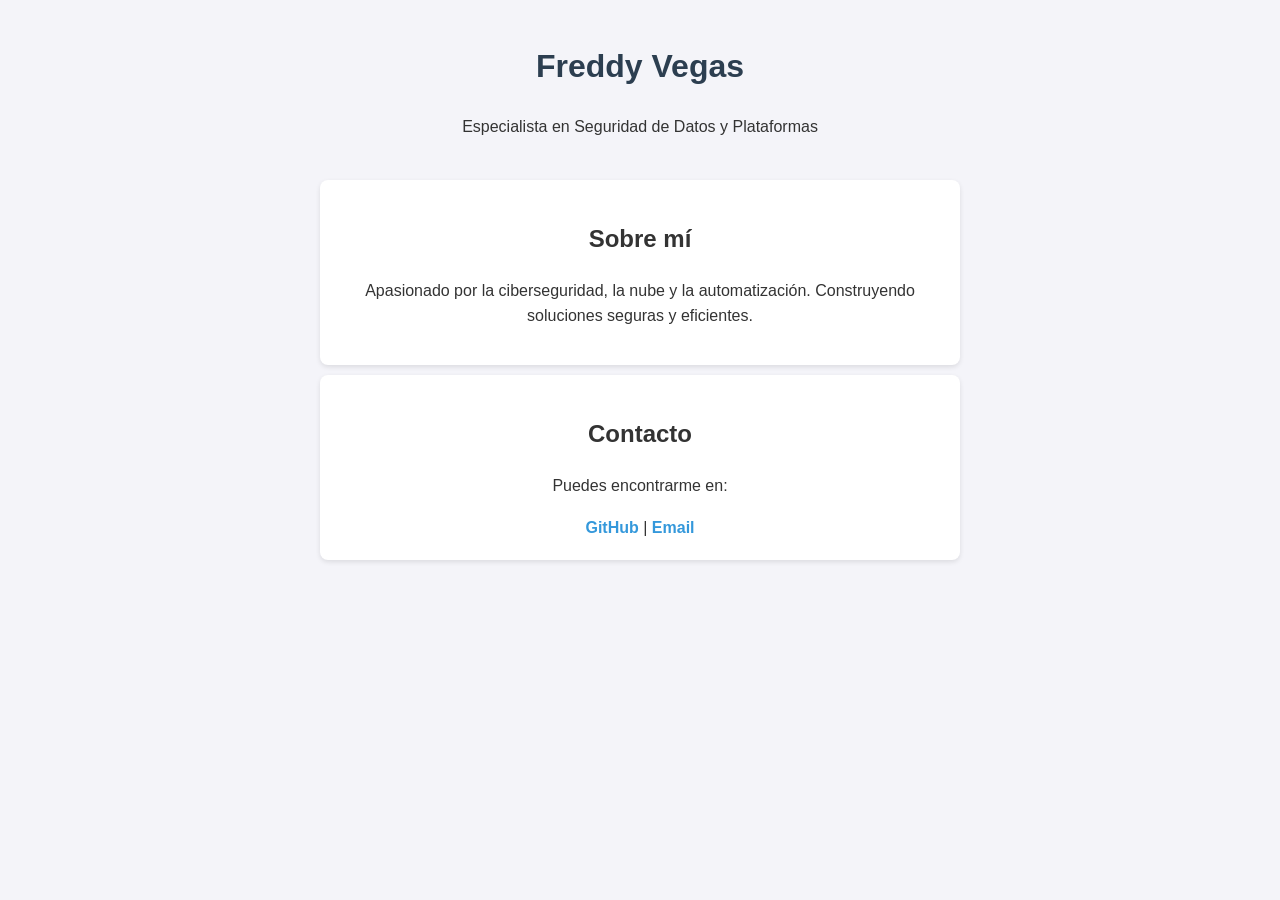
==== index.html @ d96f528d "first changer" ====
<!DOCTYPE html>
<html lang="es">
<head>
    <meta charset="UTF-8">
    <meta name="viewport" content="width=device-width, initial-scale=1.0">
    <title>Freddy Vegas | Seguridad Informática</title>
    <link rel="stylesheet" href="style.css">
</head>
<body>
    <header>
        <h1>Freddy Vegas</h1>
        <p>Especialista en Seguridad de Datos y Plataformas</p>
    </header>
    <main>
        <section>
            <h2>Sobre mí</h2>
            <p>Apasionado por la ciberseguridad, la nube y la automatización. Construyendo soluciones seguras y eficientes.</p>
        </section>
        <section>
            <h2>Contacto</h2>
            <p>Puedes encontrarme en:</p>
            <a href="https://github.com/TU_USUARIO" target="_blank">GitHub</a> | 
            <a href="mailto:freddy@vegaseguridad.com">Email</a>
        </section>
    </main>
</body>
</html>
---- style.css ----
body {
    font-family: 'Segoe UI', Tahoma, Geneva, Verdana, sans-serif;
    line-height: 1.6;
    margin: 0;
    padding: 20px;
    background-color: #f4f4f9;
    color: #333;
    text-align: center;
}

header {
    margin-bottom: 40px;
}

h1 { color: #2c3e50; }

section {
    background: white;
    padding: 20px;
    border-radius: 8px;
    max-width: 600px;
    margin: 10px auto;
    box-shadow: 0 2px 5px rgba(0,0,0,0.1);
}

a { color: #3498db; text-decoration: none; font-weight: bold; }
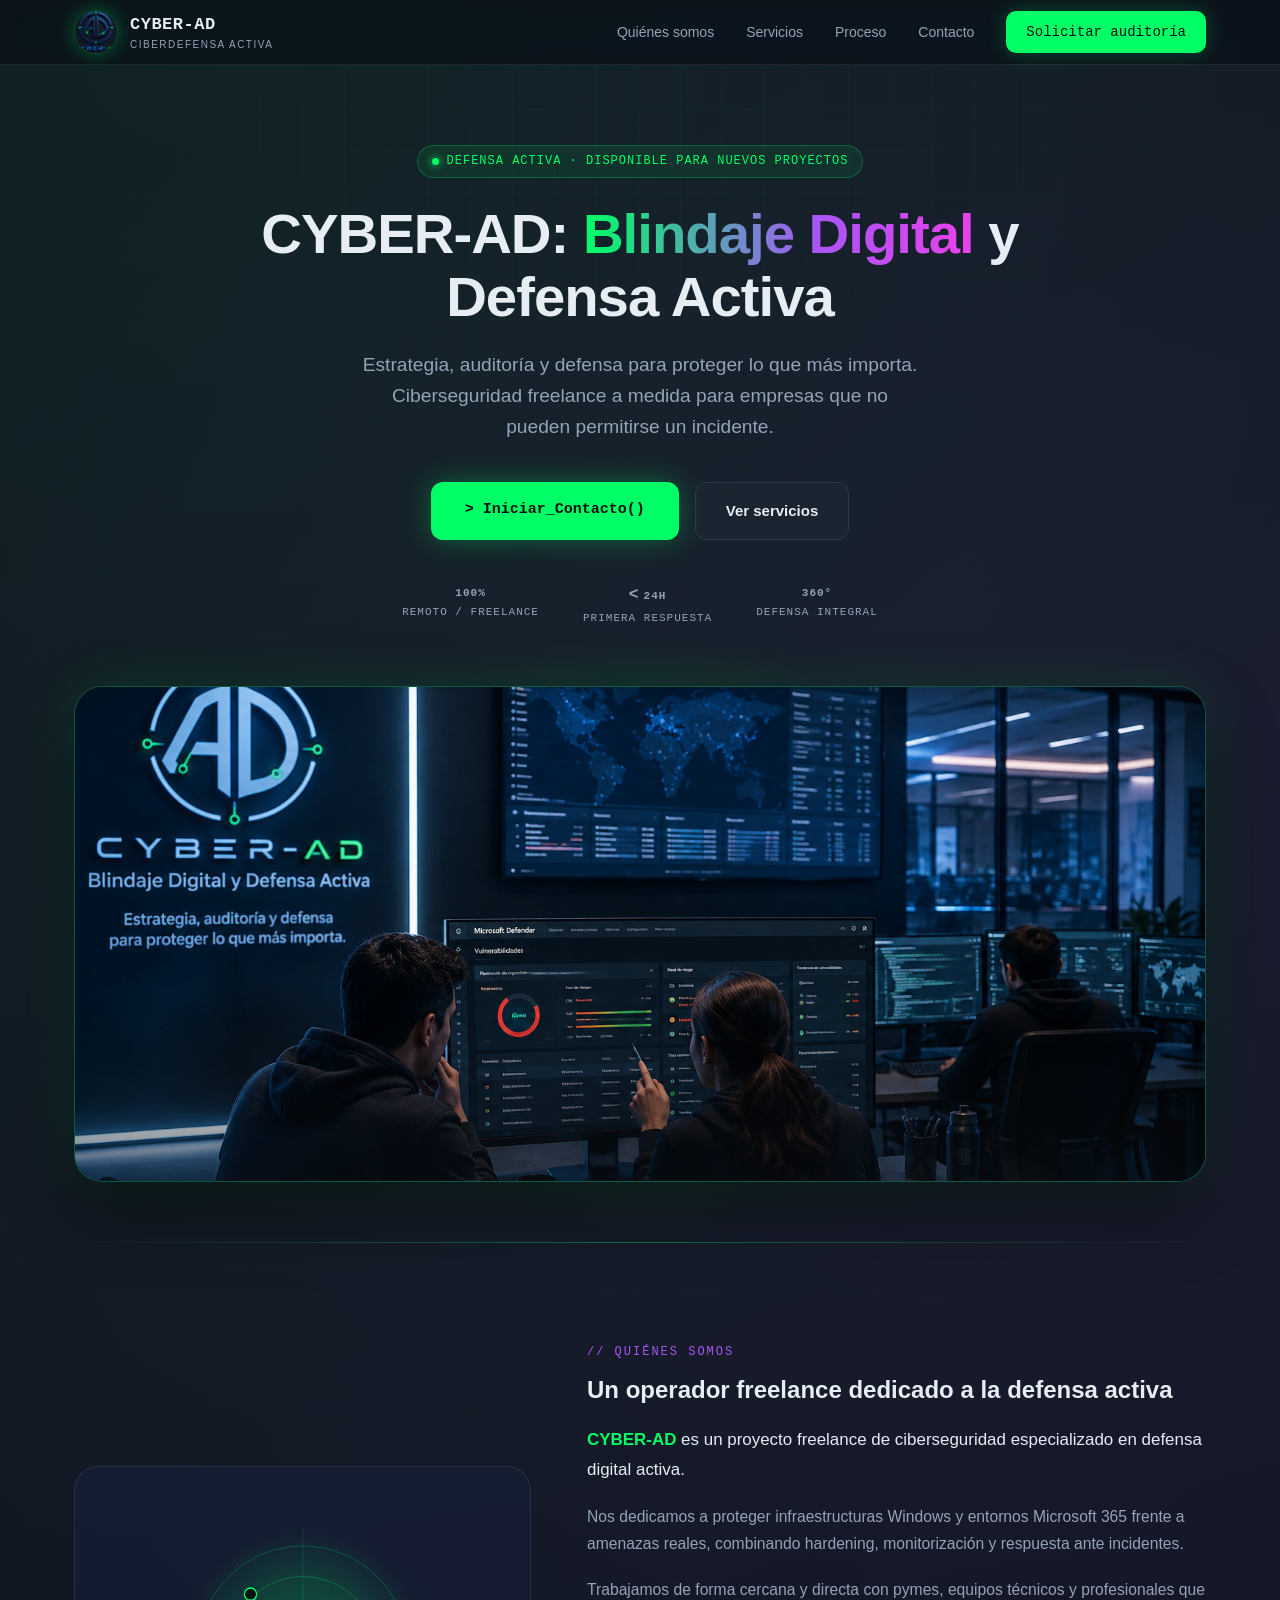
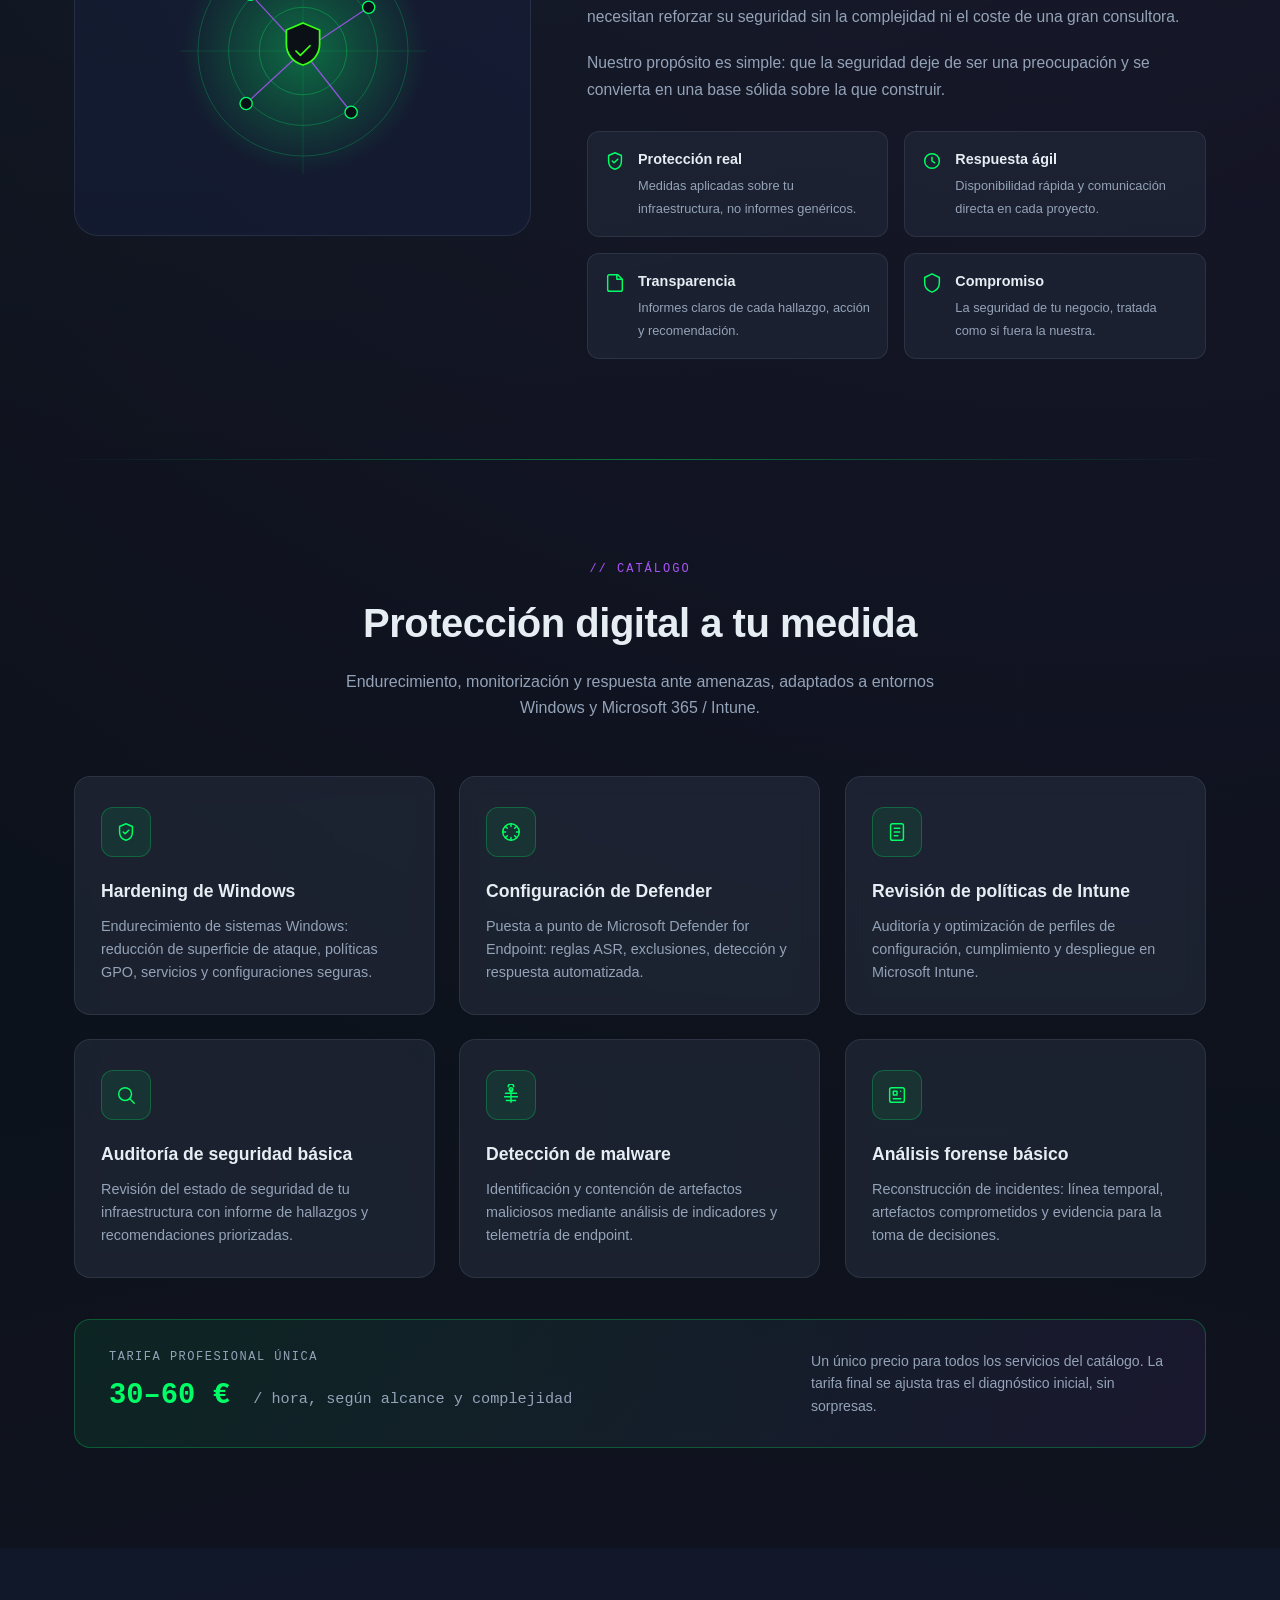
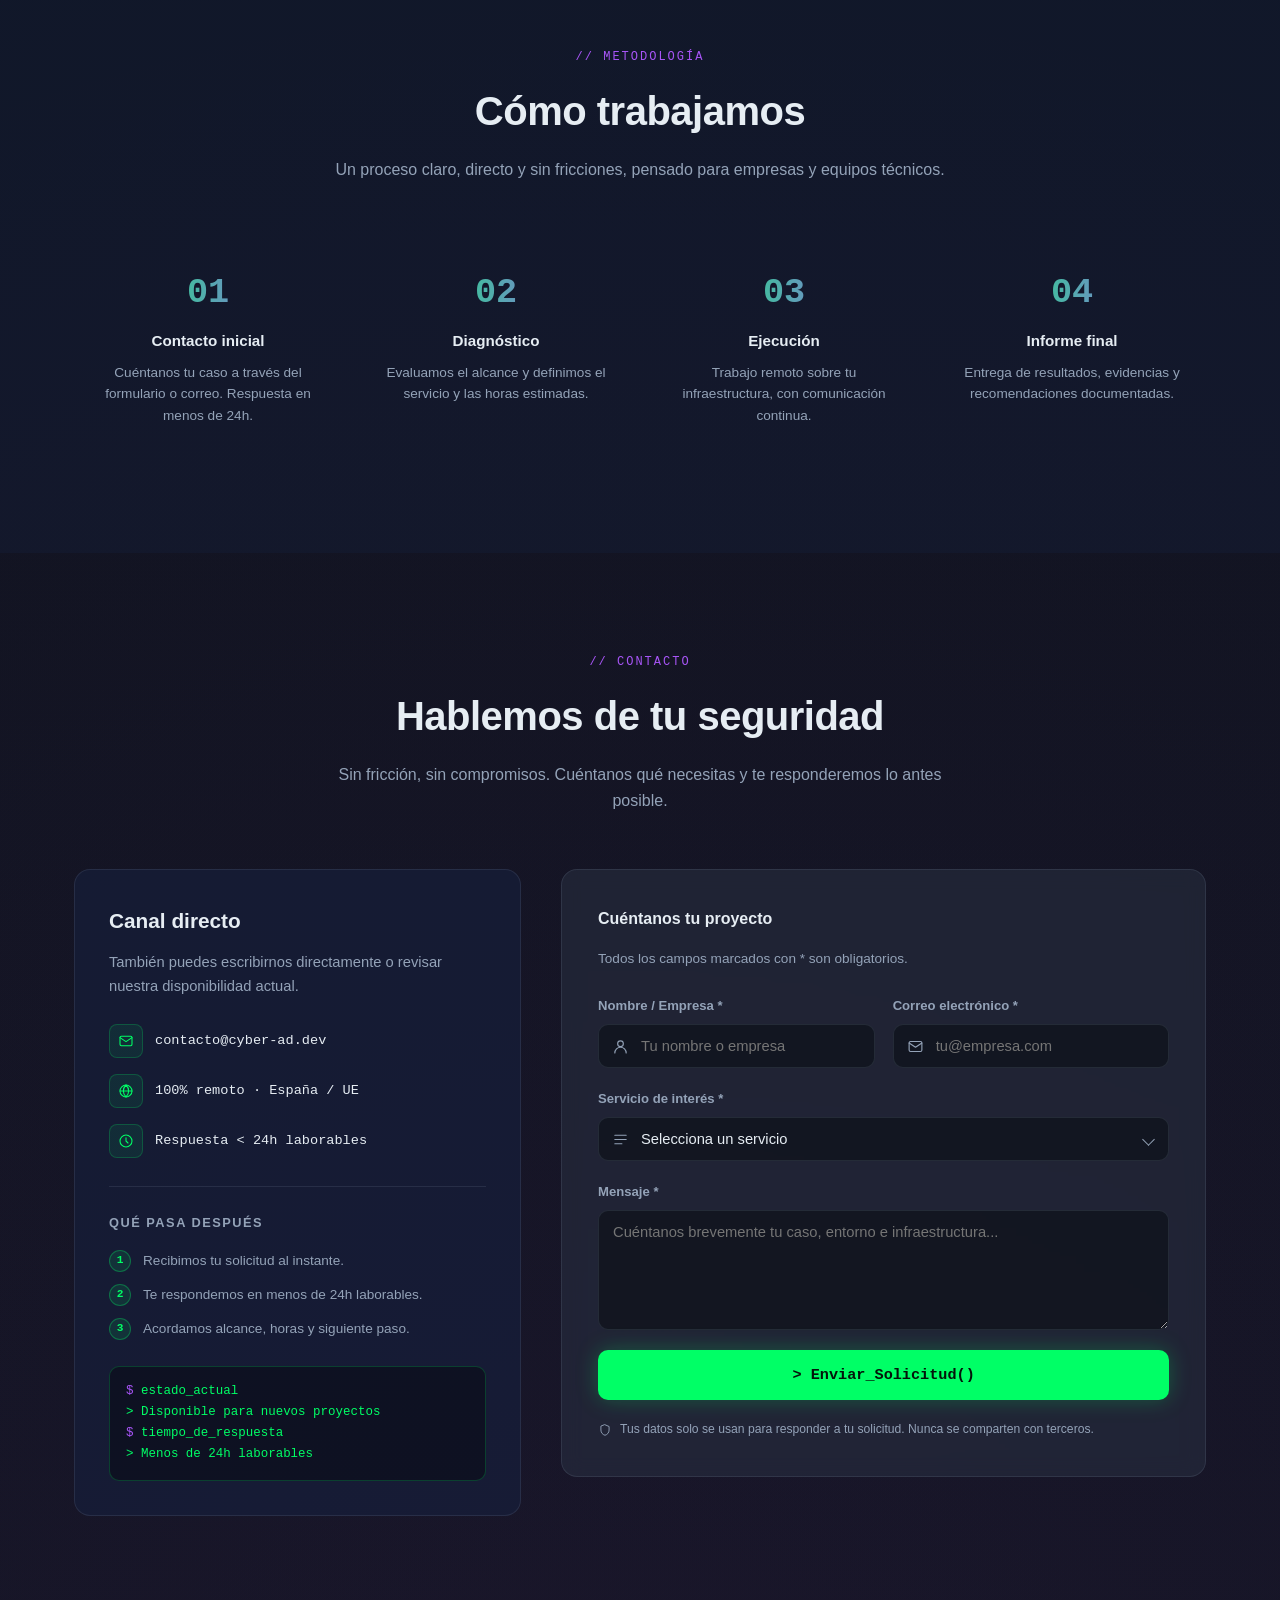
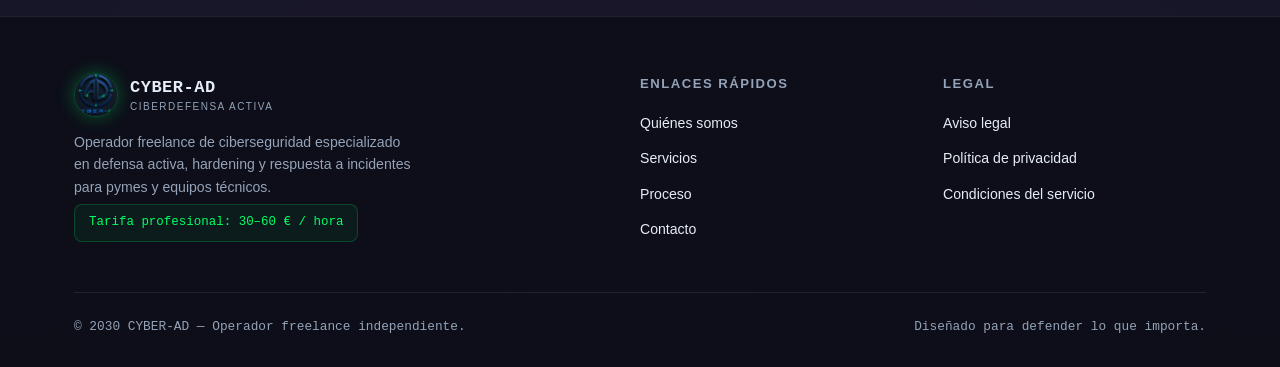
==== commit 247c5c51: "second changer ner page" ====
--- a/index.html
+++ b/index.html
@@ -1,27 +1,913 @@
 <!DOCTYPE html>
 <html lang="es">
 <head>
-    <meta charset="UTF-8">
-    <meta name="viewport" content="width=device-width, initial-scale=1.0">
-    <title>Freddy Vegas | Seguridad Informática</title>
-    <link rel="stylesheet" href="style.css">
+<meta charset="UTF-8">
+<meta name="viewport" content="width=device-width, initial-scale=1.0">
+<title>CYBER-AD | Blindaje Digital y Defensa Activa</title>
+<meta name="description" content="Ciberseguridad freelance a medida: hardening, Defender, Intune, auditoría de seguridad, detección de malware y análisis forense.">
+
+<!--
+  Content-Security-Policy (defensa en profundidad para el frontend).
+  'unsafe-inline' es necesario en script-src/style-src porque este archivo
+  usa <style> y <script> embebidos y estilos inline (single-file, sin build
+  step ni servidor que genere nonces). Sigue restringiendo TODO lo demás a
+  'self' y a los 3 dominios de terceros que realmente usa el sitio:
+  Google Fonts, Formspree (formulario) y Cloudflare Web Analytics.
+  Nota: frame-ancestors, sandbox y report-uri NO funcionan vía <meta> según
+  el spec de CSP (solo vía cabecera HTTP real) — GitHub Pages no permite
+  cabeceras personalizadas, así que esa protección anti-clickjacking
+  requeriría poner el sitio detrás de un proxy como Cloudflare.
+-->
+<meta http-equiv="Content-Security-Policy" content="
+  default-src 'self';
+  script-src 'self' 'unsafe-inline' https://static.cloudflareinsights.com;
+  style-src 'self' 'unsafe-inline' https://fonts.googleapis.com;
+  font-src 'self' https://fonts.gstatic.com;
+  img-src 'self' data:;
+  connect-src 'self' https://formspree.io https://static.cloudflareinsights.com https://cloudflareinsights.com;
+  form-action https://formspree.io;
+  base-uri 'self';
+  object-src 'none';
+">
+<meta http-equiv="X-Content-Type-Options" content="nosniff">
+<meta name="referrer" content="strict-origin-when-cross-origin">
+
+<link rel="preconnect" href="https://fonts.googleapis.com">
+<link rel="preconnect" href="https://fonts.gstatic.com" crossorigin>
+<link href="https://fonts.googleapis.com/css2?family=Inter:wght@400;500;600;700;800&family=JetBrains+Mono:wght@400;500;700&display=swap" rel="stylesheet">
+
+<style>
+  :root{
+    --bg-deep:#0b1017;
+    --bg-panel:#16213E;
+    --card:#2d3748;
+    --card-border:rgba(148,163,184,0.14);
+    --neon:#00ff66;
+    --neon-2:#39FF14;
+    --violet:#a855f7;
+    --magenta:#e942e9;
+    --text:#e6edf3;
+    --text-dim:#94a3b8;
+    --mono:'JetBrains Mono', monospace;
+    --sans:'Inter', -apple-system, sans-serif;
+    --radius:16px;
+    --maxw:1180px;
+  }
+
+  *{margin:0;padding:0;box-sizing:border-box;}
+  html{scroll-behavior:smooth;}
+
+  body{
+    background:
+      radial-gradient(circle at 15% 0%, rgba(0,255,102,0.07), transparent 40%),
+      radial-gradient(circle at 85% 15%, rgba(168,85,247,0.10), transparent 45%),
+      radial-gradient(circle at 50% 100%, rgba(233,66,233,0.06), transparent 50%),
+      linear-gradient(180deg, var(--bg-deep) 0%, #0e1420 100%);
+    color:var(--text);
+    font-family:var(--sans);
+    line-height:1.6;
+    overflow-x:hidden;
+  }
+
+  a{color:inherit;text-decoration:none;}
+  ul{list-style:none;}
+  img{max-width:100%;display:block;}
+  svg{display:block;}
+  ::selection{background:var(--neon);color:#0b1017;}
+
+  .container{max-width:var(--maxw);margin:0 auto;padding:0 24px;}
+  .icon{width:22px;height:22px;stroke:var(--neon);fill:none;stroke-width:1.6;stroke-linecap:round;stroke-linejoin:round;}
+
+  /* ---------- SCROLL REVEAL ---------- */
+  [data-reveal]{
+    opacity:0;
+    transition:opacity .9s cubic-bezier(.16,.9,.25,1), transform .9s cubic-bezier(.16,.9,.25,1);
+    will-change:transform, opacity;
+  }
+  [data-reveal="left"]{transform:translateX(-90px) scale(.92);}
+  [data-reveal="right"]{transform:translateX(90px) scale(.92);}
+  [data-reveal="top"]{transform:translateY(-70px) scale(.92);}
+  [data-reveal="bottom"]{transform:translateY(70px) scale(.92);}
+  [data-reveal="scale"]{transform:scale(.8);}
+  [data-reveal].is-visible{opacity:1;transform:translate(0,0) scale(1);}
+
+  /* ---------- NAV ---------- */
+  header.nav{
+    position:sticky;top:0;z-index:100;
+    backdrop-filter:blur(14px) saturate(140%);
+    background:rgba(11,16,23,0.72);
+    border-bottom:1px solid var(--card-border);
+  }
+  .nav-inner{
+    display:flex;align-items:center;justify-content:space-between;
+    padding:10px 24px;max-width:var(--maxw);margin:0 auto;
+  }
+  .logo-group{display:flex;align-items:center;gap:12px;}
+  .logo-mark{
+    width:44px;height:44px;border-radius:50%;
+    overflow:hidden;flex-shrink:0;
+    box-shadow:0 0 18px rgba(0,255,102,0.3);
+    border:1px solid rgba(0,255,102,0.25);
+  }
+  .logo-mark img{width:100%;height:100%;object-fit:cover;transform:scale(1.35);}
+  .logo-text{font-family:var(--mono);font-weight:700;font-size:17px;letter-spacing:0.5px;}
+  .logo-text .sub{
+    display:block;font-family:var(--sans);font-weight:400;font-size:10px;
+    color:var(--text-dim);letter-spacing:1.5px;text-transform:uppercase;margin-top:-2px;
+  }
+  nav.links{display:flex;gap:32px;align-items:center;}
+  nav.links a{font-size:14px;font-weight:500;color:var(--text-dim);transition:color .2s;}
+  nav.links a:hover{color:var(--neon);}
+  .nav-cta{
+    background:var(--neon);color:#04140a !important;padding:10px 20px;border-radius:10px;
+    font-weight:700;font-size:13px;font-family:var(--mono);
+    box-shadow:0 0 20px rgba(0,255,102,0.25);transition:transform .2s, box-shadow .2s;
+  }
+  .nav-cta:hover{transform:translateY(-2px);box-shadow:0 6px 26px rgba(0,255,102,0.4);}
+  .burger{display:none;background:none;border:none;color:var(--text);font-size:26px;cursor:pointer;}
+
+  @media(max-width:860px){
+    nav.links{
+      position:fixed;top:65px;left:0;right:0;background:rgba(11,16,23,0.98);
+      flex-direction:column;padding:24px;gap:20px;border-bottom:1px solid var(--card-border);
+      transform:translateY(-150%);opacity:0;transition:transform .3s ease, opacity .3s ease;
+    }
+    nav.links.open{transform:translateY(0);opacity:1;}
+    .burger{display:block;}
+  }
+
+  /* ---------- HERO / PORTADA ---------- */
+  .hero{
+    padding:80px 24px 0;
+    position:relative;
+    display:flex;
+    flex-direction:column;
+    align-items:center;
+    gap:0;
+    max-width:var(--maxw);
+    margin:0 auto;
+  }
+  @media(max-width:900px){
+    .hero{text-align:center;padding-top:56px;}
+  }
+  .hero::before{
+    content:'';position:absolute;inset:-40px 0 0 0;height:520px;
+    background-image:
+      linear-gradient(rgba(0,255,102,0.035) 1px, transparent 1px),
+      linear-gradient(90deg, rgba(0,255,102,0.035) 1px, transparent 1px);
+    background-size:42px 42px;
+    mask-image:radial-gradient(ellipse 60% 60% at 50% 20%, black, transparent);
+    pointer-events:none;
+    z-index:0;
+  }
+  .hero-copy{position:relative;z-index:1;max-width:760px;margin:0 auto 56px;text-align:center;}
+  .eyebrow{
+    display:inline-flex;align-items:center;gap:8px;font-family:var(--mono);font-size:12px;color:var(--neon);
+    background:rgba(0,255,102,0.08);border:1px solid rgba(0,255,102,0.25);padding:6px 14px;
+    border-radius:999px;margin-bottom:24px;letter-spacing:1px;
+  }
+  .eyebrow .dot{width:7px;height:7px;border-radius:50%;background:var(--neon);box-shadow:0 0 8px var(--neon);animation:pulse 1.8s infinite;}
+  @keyframes pulse{0%,100%{opacity:1;}50%{opacity:.35;}}
+
+  .hero h1{
+    font-size:clamp(2rem, 4.4vw, 3.6rem);font-weight:800;line-height:1.12;margin-bottom:22px;letter-spacing:-1px;
+  }
+  .hero h1 .grad{
+    background:linear-gradient(90deg, var(--neon), var(--violet) 60%, var(--magenta));
+    -webkit-background-clip:text;background-clip:text;color:transparent;
+  }
+  .hero p.tagline{font-size:clamp(1rem, 1.6vw, 1.2rem);color:var(--text-dim);max-width:560px;margin:0 auto 40px;}
+  .hero-ctas{display:flex;gap:16px;flex-wrap:wrap;justify-content:center;}
+
+  .btn-primary{
+    background:var(--neon);color:#04140a;padding:16px 34px;border-radius:12px;font-weight:700;
+    font-family:var(--mono);font-size:15px;border:none;cursor:pointer;
+    box-shadow:0 0 28px rgba(0,255,102,0.3);transition:transform .2s, box-shadow .2s;
+  }
+  .btn-primary:hover{transform:translateY(-3px);box-shadow:0 10px 34px rgba(0,255,102,0.45);}
+  .btn-ghost{
+    padding:16px 30px;border-radius:12px;border:1px solid var(--card-border);color:var(--text);
+    font-weight:600;font-size:15px;background:rgba(255,255,255,0.02);
+    transition:border-color .2s, background .2s;
+  }
+  .btn-ghost:hover{border-color:var(--violet);background:rgba(168,85,247,0.08);}
+
+  .hero-stats{display:flex;gap:44px;flex-wrap:wrap;margin-top:48px;font-family:var(--mono);justify-content:center;}
+  @media(max-width:560px){.hero-stats{gap:22px;}}
+  .stat{min-width:90px;}
+  .stat h3{font-size:1.7rem;color:var(--neon);display:flex;align-items:center;justify-content:center;gap:4px;line-height:1;}
+  .stat h3 .lt{font-size:0.6em;transform:translateY(-1px);}
+  .stat span{font-size:11px;color:var(--text-dim);text-transform:uppercase;letter-spacing:1px;}
+
+  /* Portada visual */
+  .hero-visual{position:relative;z-index:1;display:flex;justify-content:center;align-items:center;width:100%;margin-bottom:60px;}
+  .hero-visual .ring-bg{
+    position:absolute;width:70%;height:120%;border-radius:50%;
+    background:radial-gradient(circle, rgba(0,255,102,0.12), transparent 65%);
+    filter:blur(6px);
+  }
+  .hero-visual .frame{
+    position:relative;width:100%;aspect-ratio:16/7;border-radius:28px;
+    overflow:hidden;
+    background:rgba(22,33,62,0.55);
+    border:1px solid rgba(0,255,102,0.25);
+    box-shadow:0 30px 70px rgba(0,0,0,0.45), 0 0 60px rgba(0,255,102,0.12);
+  }
+  .hero-visual .frame::after{
+    content:'';position:absolute;inset:0;
+    background:linear-gradient(180deg, transparent 65%, rgba(11,16,23,0.5) 100%);
+    pointer-events:none;
+  }
+  .hero-visual .frame img{width:100%;height:100%;object-fit:cover;object-position:center 30%;display:block;}
+  @media(max-width:900px){
+    .hero-visual{margin-bottom:44px;}
+    .hero-visual .frame{aspect-ratio:4/3;border-radius:20px;}
+  }
+  @media(max-width:560px){
+    .hero-visual .frame{aspect-ratio:1/1;}
+  }
+
+  /* ---------- SECTION SHELL ---------- */
+  section{padding:100px 0;position:relative;}
+  .section-head{text-align:center;max-width:640px;margin:0 auto 56px;}
+  .section-head .tag{
+    font-family:var(--mono);font-size:12px;color:var(--violet);
+    letter-spacing:2px;text-transform:uppercase;display:block;margin-bottom:12px;
+  }
+  .section-head h2{font-size:clamp(1.7rem,3.5vw,2.5rem);font-weight:800;letter-spacing:-0.5px;}
+  .section-head p{color:var(--text-dim);margin-top:14px;font-size:1rem;}
+
+  /* ---------- QUIÉNES SOMOS ---------- */
+  .about-wrap{
+    display:grid;grid-template-columns:0.85fr 1.15fr;gap:56px;align-items:center;
+  }
+  @media(max-width:900px){.about-wrap{grid-template-columns:1fr;}}
+  .about-visual{
+    position:relative;border-radius:24px;overflow:hidden;
+    border:1px solid var(--card-border);
+    background:rgba(22,33,62,0.5);
+    display:flex;align-items:center;justify-content:center;
+    padding:44px;
+  }
+  .about-visual img{border-radius:16px;}
+  .about-text h3{font-size:1.5rem;font-weight:800;margin-bottom:20px;line-height:1.3;}
+  .about-text p{color:var(--text-dim);margin-bottom:18px;font-size:0.98rem;line-height:1.75;}
+  .about-text p.lead{color:var(--text);font-size:1.06rem;}
+  .about-text p.lead strong{color:var(--neon);font-weight:700;}
+  .about-pillars{display:grid;grid-template-columns:1fr 1fr;gap:16px;margin-top:28px;}
+  @media(max-width:520px){.about-pillars{grid-template-columns:1fr;}}
+  .pillar{
+    display:flex;gap:12px;align-items:flex-start;
+    background:rgba(45,55,72,0.35);border:1px solid var(--card-border);border-radius:12px;padding:16px;
+  }
+  .pillar .icon{flex-shrink:0;margin-top:2px;}
+  .pillar h5{font-size:0.9rem;font-weight:700;margin-bottom:4px;}
+  .pillar p{font-size:0.8rem;color:var(--text-dim);margin:0;}
+
+  /* ---------- SERVICIOS ---------- */
+  .services-grid{display:grid;grid-template-columns:repeat(auto-fit, minmax(280px, 1fr));gap:24px;}
+  .service-card{
+    background:rgba(45,55,72,0.45);backdrop-filter:blur(10px);border:1px solid var(--card-border);
+    border-radius:var(--radius);padding:30px 26px;position:relative;overflow:hidden;
+    transition:transform .3s, border-color .3s, box-shadow .3s;
+  }
+  .service-card::before{
+    content:'';position:absolute;inset:0;
+    background:linear-gradient(135deg, rgba(0,255,102,0.08), transparent 60%);
+    opacity:0;transition:opacity .3s;
+  }
+  .service-card:hover{
+    transform:translateY(-6px);border-color:rgba(0,255,102,0.4);
+    box-shadow:0 18px 40px rgba(0,0,0,0.35), 0 0 30px rgba(0,255,102,0.08);
+  }
+  .service-card:hover::before{opacity:1;}
+  .service-icon{
+    width:50px;height:50px;border-radius:12px;background:rgba(0,255,102,0.08);
+    border:1px solid rgba(0,255,102,0.25);display:flex;align-items:center;justify-content:center;
+    margin-bottom:20px;position:relative;z-index:1;
+  }
+  .service-card h3{font-size:1.1rem;font-weight:700;margin-bottom:10px;position:relative;z-index:1;}
+  .service-card p{color:var(--text-dim);font-size:0.9rem;position:relative;z-index:1;}
+
+  /* Banner de precio global */
+  .price-banner{
+    margin-top:40px;
+    display:flex;align-items:center;justify-content:space-between;gap:24px;flex-wrap:wrap;
+    background:linear-gradient(120deg, rgba(0,255,102,0.08), rgba(168,85,247,0.08));
+    border:1px solid rgba(0,255,102,0.25);
+    border-radius:var(--radius);
+    padding:28px 34px;
+  }
+  .price-banner .label{font-family:var(--mono);font-size:12px;color:var(--text-dim);letter-spacing:1.5px;text-transform:uppercase;margin-bottom:6px;}
+  .price-banner .value{font-family:var(--mono);font-size:1.8rem;font-weight:700;color:var(--neon);}
+  .price-banner .value span{color:var(--text-dim);font-size:0.95rem;font-weight:500;margin-left:6px;}
+  .price-banner p{color:var(--text-dim);font-size:0.88rem;max-width:360px;}
+
+  /* ---------- PROCESO ---------- */
+  .why-grid{display:grid;grid-template-columns:repeat(auto-fit, minmax(220px, 1fr));gap:20px;}
+  .why-item{text-align:center;padding:26px 16px;}
+  .why-item .num{
+    font-family:var(--mono);font-size:2.2rem;font-weight:800;
+    background:linear-gradient(90deg, var(--neon), var(--violet));
+    -webkit-background-clip:text;background-clip:text;color:transparent;margin-bottom:8px;
+  }
+  .why-item h4{font-size:0.95rem;font-weight:700;margin-bottom:8px;}
+  .why-item p{font-size:0.85rem;color:var(--text-dim);}
+
+  /* ---------- CONTACTO ---------- */
+  .contact-wrap{display:grid;grid-template-columns:0.9fr 1.3fr;gap:40px;align-items:start;}
+  @media(max-width:860px){.contact-wrap{grid-template-columns:1fr;}}
+
+  .contact-info{
+    background:rgba(22,33,62,0.6);border:1px solid var(--card-border);border-radius:var(--radius);padding:34px;
+    position:sticky;top:90px;
+  }
+  @media(max-width:860px){.contact-info{position:static;}}
+  .contact-info h3{font-size:1.3rem;margin-bottom:14px;}
+  .contact-info p{color:var(--text-dim);font-size:0.92rem;margin-bottom:26px;}
+  .contact-line{display:flex;align-items:center;gap:12px;margin-bottom:16px;font-family:var(--mono);font-size:0.85rem;word-break:break-word;}
+  .contact-line .ic{
+    width:34px;height:34px;border-radius:8px;background:rgba(0,255,102,0.08);
+    border:1px solid rgba(0,255,102,0.2);display:flex;align-items:center;justify-content:center;flex-shrink:0;
+  }
+  .contact-line .ic .icon{width:16px;height:16px;}
+
+  .next-steps{margin-top:28px;padding-top:26px;border-top:1px solid var(--card-border);}
+  .next-steps h4{font-size:0.8rem;text-transform:uppercase;letter-spacing:1.5px;color:var(--text-dim);margin-bottom:16px;}
+  .next-steps ol{list-style:none;display:flex;flex-direction:column;gap:12px;}
+  .next-steps li{display:flex;gap:12px;align-items:flex-start;font-size:0.85rem;color:var(--text-dim);}
+  .next-steps .step-n{
+    flex-shrink:0;width:22px;height:22px;border-radius:50%;background:rgba(0,255,102,0.1);
+    border:1px solid rgba(0,255,102,0.3);color:var(--neon);font-family:var(--mono);font-size:0.7rem;
+    display:flex;align-items:center;justify-content:center;font-weight:700;
+  }
+
+  .terminal-tag{
+    margin-top:26px;font-family:var(--mono);font-size:0.78rem;color:var(--neon);
+    background:rgba(0,0,0,0.35);border:1px solid rgba(0,255,102,0.2);border-radius:10px;
+    padding:14px 16px;line-height:1.7;
+  }
+  .terminal-tag .prompt{color:var(--violet);}
+
+  form.contact-form{
+    background:rgba(45,55,72,0.45);backdrop-filter:blur(10px);border:1px solid var(--card-border);
+    border-radius:var(--radius);padding:36px;display:flex;flex-direction:column;gap:20px;
+  }
+  .form-title{font-size:1rem;font-weight:700;margin-bottom:-4px;}
+  .form-sub{font-size:0.85rem;color:var(--text-dim);margin-bottom:6px;}
+  .field{display:flex;flex-direction:column;gap:8px;}
+  .field label{font-size:0.82rem;font-weight:600;color:var(--text-dim);}
+  .field-input{position:relative;display:flex;align-items:center;}
+  .field-input .icon{
+    position:absolute;left:14px;width:17px;height:17px;stroke:var(--text-dim);pointer-events:none;
+    transition:stroke .2s;
+  }
+  .field-input input:focus + .icon,
+  .field-input select:focus + .icon{stroke:var(--neon);}
+  .field input, .field select, .field textarea{
+    width:100%;background:rgba(11,16,23,0.6);border:1px solid var(--card-border);border-radius:10px;
+    padding:13px 14px;color:var(--text);font-family:var(--sans);font-size:0.92rem;outline:none;
+    transition:border-color .2s, box-shadow .2s;
+  }
+  .field-input input, .field-input select{padding-left:42px;}
+  .field input:focus, .field select:focus, .field textarea:focus{
+    border-color:var(--neon);box-shadow:0 0 0 3px rgba(0,255,102,0.12);
+  }
+  .field textarea{resize:vertical;min-height:120px;}
+  .field select{cursor:pointer;appearance:none;-webkit-appearance:none;}
+  .field-input::after{
+    content:'';position:absolute;right:16px;width:8px;height:8px;
+    border-right:1.5px solid var(--text-dim);border-bottom:1.5px solid var(--text-dim);
+    transform:rotate(45deg);pointer-events:none;
+  }
+  .field-input:has(input)::after{display:none;}
+  .row2{display:grid;grid-template-columns:1fr 1fr;gap:18px;}
+  @media(max-width:540px){.row2{grid-template-columns:1fr;}}
+
+  .submit-btn{
+    display:flex;align-items:center;justify-content:center;gap:10px;
+    background:var(--neon);color:#04140a;border:none;border-radius:10px;padding:16px;
+    font-family:var(--mono);font-weight:700;font-size:0.95rem;cursor:pointer;
+    transition:transform .2s, box-shadow .2s, opacity .2s;box-shadow:0 0 22px rgba(0,255,102,0.25);
+  }
+  .submit-btn:hover{transform:translateY(-2px);box-shadow:0 8px 28px rgba(0,255,102,0.4);}
+  .submit-btn:disabled{opacity:0.6;cursor:not-allowed;transform:none;}
+  .submit-btn .spinner{
+    display:none;width:15px;height:15px;border-radius:50%;
+    border:2px solid rgba(4,20,10,0.3);border-top-color:#04140a;animation:spin-btn .7s linear infinite;
+  }
+  .submit-btn.loading .spinner{display:inline-block;}
+  @keyframes spin-btn{to{transform:rotate(360deg);}}
+
+  .form-note{display:flex;align-items:center;gap:8px;font-size:0.76rem;color:var(--text-dim);}
+  .form-note .icon{width:14px;height:14px;stroke:var(--text-dim);flex-shrink:0;}
+
+  .form-msg{
+    font-family:var(--mono);font-size:0.85rem;padding:14px 16px;border-radius:10px;display:none;
+    align-items:flex-start;gap:10px;line-height:1.5;
+  }
+  .form-msg .icon{flex-shrink:0;width:18px;height:18px;margin-top:1px;}
+  .form-msg.show{display:flex;}
+  .form-msg.success{background:rgba(0,255,102,0.08);border:1px solid rgba(0,255,102,0.3);color:var(--neon);}
+  .form-msg.success .icon{stroke:var(--neon);}
+  .form-msg.error{background:rgba(233,66,66,0.08);border:1px solid rgba(233,66,66,0.3);color:#ff6b6b;}
+  .form-msg.error .icon{stroke:#ff6b6b;}
+  .hp-field{position:absolute;left:-9999px;opacity:0;}
+
+  /* ---------- FOOTER ---------- */
+  footer{border-top:1px solid var(--card-border);padding:56px 0 30px;background:rgba(6,9,14,0.6);}
+  .footer-grid{display:grid;grid-template-columns:2fr 1fr 1fr;gap:40px;margin-bottom:40px;}
+  @media(max-width:700px){.footer-grid{grid-template-columns:1fr;}}
+  .footer-brand .logo-group{margin-bottom:14px;}
+  .footer-brand p{color:var(--text-dim);font-size:0.88rem;max-width:340px;}
+  .footer-col h5{font-size:0.82rem;text-transform:uppercase;letter-spacing:1.5px;color:var(--text-dim);margin-bottom:16px;}
+  .footer-col ul li{margin-bottom:10px;}
+  .footer-col ul li a{font-size:0.88rem;color:var(--text);transition:color .2s;}
+  .footer-col ul li a:hover{color:var(--neon);}
+  .footer-rate{
+    font-family:var(--mono);font-size:0.78rem;color:var(--neon);background:rgba(0,255,102,0.06);
+    border:1px solid rgba(0,255,102,0.2);padding:8px 14px;border-radius:8px;display:inline-block;margin-top:6px;
+  }
+  .footer-bottom{
+    border-top:1px solid var(--card-border);padding-top:24px;display:flex;justify-content:space-between;
+    flex-wrap:wrap;gap:12px;font-size:0.8rem;color:var(--text-dim);font-family:var(--mono);
+  }
+
+  .glow-divider{
+    height:1px;background:linear-gradient(90deg, transparent, rgba(0,255,102,0.4), transparent);
+    margin:0 auto;max-width:var(--maxw);
+  }
+</style>
 </head>
 <body>
-    <header>
-        <h1>Freddy Vegas</h1>
-        <p>Especialista en Seguridad de Datos y Plataformas</p>
-    </header>
-    <main>
-        <section>
-            <h2>Sobre mí</h2>
-            <p>Apasionado por la ciberseguridad, la nube y la automatización. Construyendo soluciones seguras y eficientes.</p>
-        </section>
-        <section>
-            <h2>Contacto</h2>
-            <p>Puedes encontrarme en:</p>
-            <a href="https://github.com/TU_USUARIO" target="_blank">GitHub</a> | 
-            <a href="mailto:freddy@vegaseguridad.com">Email</a>
-        </section>
-    </main>
+
+<header class="nav">
+  <div class="nav-inner">
+    <div class="logo-group">
+      <div class="logo-mark"><img src="cyber-ad-logo.png" alt="Logotipo CYBER-AD"></div>
+      <div class="logo-text">CYBER-AD<span class="sub">Ciberdefensa Activa</span></div>
+    </div>
+    <nav class="links" id="navLinks">
+      <a href="#nosotros">Quiénes somos</a>
+      <a href="#servicios">Servicios</a>
+      <a href="#proceso">Proceso</a>
+      <a href="#contacto">Contacto</a>
+      <a href="#contacto" class="nav-cta">Solicitar auditoría</a>
+    </nav>
+    <button class="burger" id="burgerBtn" aria-label="Abrir menú">☰</button>
+  </div>
+</header>
+
+<main>
+  <!-- HERO / PORTADA -->
+  <section class="hero">
+    <div class="hero-copy">
+      <div class="eyebrow"><span class="dot"></span> DEFENSA ACTIVA · DISPONIBLE PARA NUEVOS PROYECTOS</div>
+      <h1>CYBER-AD: <span class="grad">Blindaje Digital</span> y Defensa Activa</h1>
+      <p class="tagline">Estrategia, auditoría y defensa para proteger lo que más importa. Ciberseguridad freelance a medida para empresas que no pueden permitirse un incidente.</p>
+      <div class="hero-ctas">
+        <a href="#contacto" class="btn-primary">&gt; Iniciar_Contacto()</a>
+        <a href="#servicios" class="btn-ghost">Ver servicios</a>
+      </div>
+      <div class="hero-stats">
+        <div class="stat"><h3><span class="count" data-target="100" data-suffix="%">0%</span></h3><span>Remoto / freelance</span></div>
+        <div class="stat"><h3><span class="lt">&lt;</span><span class="count" data-target="24" data-suffix="h">0h</span></h3><span>Primera respuesta</span></div>
+        <div class="stat"><h3><span class="count" data-target="360" data-suffix="°">0°</span></h3><span>Defensa integral</span></div>
+      </div>
+    </div>
+    <div class="hero-visual">
+      <div class="ring-bg"></div>
+      <div class="frame"><img src="cyber-ad-office.png" alt="Equipo CYBER-AD monitorizando alertas de seguridad"></div>
+    </div>
+  </section>
+
+  <div class="glow-divider"></div>
+
+  <!-- QUIÉNES SOMOS -->
+  <section id="nosotros">
+    <div class="container about-wrap">
+      <div class="about-visual" data-reveal="left">
+        <svg viewBox="0 0 320 320" width="100%" style="max-width:280px;">
+          <defs>
+            <radialGradient id="radarGlow" cx="50%" cy="50%" r="50%">
+              <stop offset="0%" stop-color="#00ff66" stop-opacity="0.35"/>
+              <stop offset="100%" stop-color="#00ff66" stop-opacity="0"/>
+            </radialGradient>
+          </defs>
+          <circle cx="160" cy="160" r="140" fill="url(#radarGlow)"/>
+          <circle cx="160" cy="160" r="120" fill="none" stroke="#00ff66" stroke-opacity="0.25" stroke-width="1"/>
+          <circle cx="160" cy="160" r="85" fill="none" stroke="#00ff66" stroke-opacity="0.3" stroke-width="1"/>
+          <circle cx="160" cy="160" r="50" fill="none" stroke="#00ff66" stroke-opacity="0.35" stroke-width="1"/>
+          <line x1="160" y1="20" x2="160" y2="300" stroke="#00ff66" stroke-opacity="0.15"/>
+          <line x1="20" y1="160" x2="300" y2="160" stroke="#00ff66" stroke-opacity="0.15"/>
+          <g stroke="#a855f7" stroke-width="1.4" stroke-linecap="round" opacity="0.85">
+            <path d="M160 160 L100 95"/>
+            <path d="M160 160 L235 110"/>
+            <path d="M160 160 L215 230"/>
+            <path d="M160 160 L95 220"/>
+          </g>
+          <g fill="#0b1017" stroke="#00ff66" stroke-width="1.5">
+            <circle cx="100" cy="95" r="7"/>
+            <circle cx="235" cy="110" r="7"/>
+            <circle cx="215" cy="230" r="7"/>
+            <circle cx="95" cy="220" r="7"/>
+          </g>
+          <circle cx="160" cy="160" r="10" fill="#00ff66"/>
+          <path d="M160 128l19 8v16c0 12-8 21-19 24-11-3-19-12-19-24v-16z" fill="#0b1017" stroke="#39FF14" stroke-width="2"/>
+          <path d="M152 160l5 5 11-11" stroke="#39FF14" stroke-width="2" fill="none" stroke-linecap="round" stroke-linejoin="round"/>
+        </svg>
+      </div>
+      <div class="about-text" data-reveal="right">
+        <span class="tag" style="font-family:var(--mono);font-size:12px;color:var(--violet);letter-spacing:2px;text-transform:uppercase;display:block;margin-bottom:12px;">// quiénes somos</span>
+        <h3>Un operador freelance dedicado a la defensa activa</h3>
+        <p class="lead"><strong>CYBER-AD</strong> es un proyecto freelance de ciberseguridad especializado en defensa digital activa.</p>
+        <p>Nos dedicamos a proteger infraestructuras Windows y entornos Microsoft 365 frente a amenazas reales, combinando hardening, monitorización y respuesta ante incidentes.</p>
+        <p>Trabajamos de forma cercana y directa con pymes, equipos técnicos y profesionales que necesitan reforzar su seguridad sin la complejidad ni el coste de una gran consultora.</p>
+        <p>Nuestro propósito es simple: que la seguridad deje de ser una preocupación y se convierta en una base sólida sobre la que construir.</p>
+        <div class="about-pillars">
+          <div class="pillar">
+            <svg class="icon" viewBox="0 0 24 24"><path d="M12 3l7 3v6c0 4.5-3 8-7 9-4-1-7-4.5-7-9V6z"/><path d="M9 12l2 2 4-4"/></svg>
+            <div><h5>Protección real</h5><p>Medidas aplicadas sobre tu infraestructura, no informes genéricos.</p></div>
+          </div>
+          <div class="pillar">
+            <svg class="icon" viewBox="0 0 24 24"><circle cx="12" cy="12" r="8"/><path d="M12 8v4l3 2"/></svg>
+            <div><h5>Respuesta ágil</h5><p>Disponibilidad rápida y comunicación directa en cada proyecto.</p></div>
+          </div>
+          <div class="pillar">
+            <svg class="icon" viewBox="0 0 24 24"><path d="M4 19V5a2 2 0 0 1 2-2h9l5 5v11a2 2 0 0 1-2 2H6a2 2 0 0 1-2-2z"/><path d="M14 3v5h5"/></svg>
+            <div><h5>Transparencia</h5><p>Informes claros de cada hallazgo, acción y recomendación.</p></div>
+          </div>
+          <div class="pillar">
+            <svg class="icon" viewBox="0 0 24 24"><path d="M12 2l8 4v6c0 5-3.5 8.5-8 10-4.5-1.5-8-5-8-10V6z"/></svg>
+            <div><h5>Compromiso</h5><p>La seguridad de tu negocio, tratada como si fuera la nuestra.</p></div>
+          </div>
+        </div>
+      </div>
+    </div>
+  </section>
+
+  <div class="glow-divider"></div>
+
+  <!-- SERVICIOS -->
+  <section id="servicios">
+    <div class="container">
+      <div class="section-head" data-reveal="top">
+        <span class="tag">// catálogo</span>
+        <h2>Protección digital a tu medida</h2>
+        <p>Endurecimiento, monitorización y respuesta ante amenazas, adaptados a entornos Windows y Microsoft 365 / Intune.</p>
+      </div>
+      <div class="services-grid">
+
+        <div class="service-card" data-reveal="left">
+          <div class="service-icon"><svg class="icon" viewBox="0 0 24 24"><path d="M12 3l7 3v6c0 4.5-3 8-7 9-4-1-7-4.5-7-9V6z"/><path d="M9 12l2 2 4-4"/></svg></div>
+          <h3>Hardening de Windows</h3>
+          <p>Endurecimiento de sistemas Windows: reducción de superficie de ataque, políticas GPO, servicios y configuraciones seguras.</p>
+        </div>
+
+        <div class="service-card" data-reveal="right">
+          <div class="service-icon"><svg class="icon" viewBox="0 0 24 24"><circle cx="12" cy="12" r="9"/><path d="M12 3v3M12 18v3M3 12h3M18 12h3M6 6l2 2M16 16l2 2M6 18l2-2M16 8l2-2"/></svg></div>
+          <h3>Configuración de Defender</h3>
+          <p>Puesta a punto de Microsoft Defender for Endpoint: reglas ASR, exclusiones, detección y respuesta automatizada.</p>
+        </div>
+
+        <div class="service-card" data-reveal="left">
+          <div class="service-icon"><svg class="icon" viewBox="0 0 24 24"><rect x="5" y="3" width="14" height="18" rx="2"/><path d="M9 8h6M9 12h6M9 16h4"/></svg></div>
+          <h3>Revisión de políticas de Intune</h3>
+          <p>Auditoría y optimización de perfiles de configuración, cumplimiento y despliegue en Microsoft Intune.</p>
+        </div>
+
+        <div class="service-card" data-reveal="right">
+          <div class="service-icon"><svg class="icon" viewBox="0 0 24 24"><circle cx="11" cy="11" r="7"/><path d="M21 21l-4.3-4.3"/></svg></div>
+          <h3>Auditoría de seguridad básica</h3>
+          <p>Revisión del estado de seguridad de tu infraestructura con informe de hallazgos y recomendaciones priorizadas.</p>
+        </div>
+
+        <div class="service-card" data-reveal="left">
+          <div class="service-icon"><svg class="icon" viewBox="0 0 24 24"><path d="M9 3a3 3 0 0 1 6 0M12 6v14M6 10h12M5 14h14M7 18h10"/><circle cx="12" cy="6" r="2"/></svg></div>
+          <h3>Detección de malware</h3>
+          <p>Identificación y contención de artefactos maliciosos mediante análisis de indicadores y telemetría de endpoint.</p>
+        </div>
+
+        <div class="service-card" data-reveal="right">
+          <div class="service-icon"><svg class="icon" viewBox="0 0 24 24"><rect x="4" y="4" width="16" height="16" rx="2"/><path d="M8 8h4v4H8zM8 16h8M16 8h.01"/></svg></div>
+          <h3>Análisis forense básico</h3>
+          <p>Reconstrucción de incidentes: línea temporal, artefactos comprometidos y evidencia para la toma de decisiones.</p>
+        </div>
+
+      </div>
+
+      <div class="price-banner" data-reveal="scale">
+        <div>
+          <div class="label">Tarifa profesional única</div>
+          <div class="value">30–60 € <span>/ hora, según alcance y complejidad</span></div>
+        </div>
+        <p>Un único precio para todos los servicios del catálogo. La tarifa final se ajusta tras el diagnóstico inicial, sin sorpresas.</p>
+      </div>
+    </div>
+  </section>
+
+  <!-- PROCESO -->
+  <section id="proceso" style="background:rgba(22,33,62,0.35);">
+    <div class="container">
+      <div class="section-head" data-reveal="top">
+        <span class="tag">// metodología</span>
+        <h2>Cómo trabajamos</h2>
+        <p>Un proceso claro, directo y sin fricciones, pensado para empresas y equipos técnicos.</p>
+      </div>
+      <div class="why-grid">
+        <div class="why-item" data-reveal="bottom">
+          <div class="num">01</div>
+          <h4>Contacto inicial</h4>
+          <p>Cuéntanos tu caso a través del formulario o correo. Respuesta en menos de 24h.</p>
+        </div>
+        <div class="why-item" data-reveal="bottom">
+          <div class="num">02</div>
+          <h4>Diagnóstico</h4>
+          <p>Evaluamos el alcance y definimos el servicio y las horas estimadas.</p>
+        </div>
+        <div class="why-item" data-reveal="bottom">
+          <div class="num">03</div>
+          <h4>Ejecución</h4>
+          <p>Trabajo remoto sobre tu infraestructura, con comunicación continua.</p>
+        </div>
+        <div class="why-item" data-reveal="bottom">
+          <div class="num">04</div>
+          <h4>Informe final</h4>
+          <p>Entrega de resultados, evidencias y recomendaciones documentadas.</p>
+        </div>
+      </div>
+    </div>
+  </section>
+
+  <!-- CONTACTO -->
+  <section id="contacto">
+    <div class="container">
+      <div class="section-head" data-reveal="top">
+        <span class="tag">// contacto</span>
+        <h2>Hablemos de tu seguridad</h2>
+        <p>Sin fricción, sin compromisos. Cuéntanos qué necesitas y te responderemos lo antes posible.</p>
+      </div>
+
+      <div class="contact-wrap">
+        <div class="contact-info" data-reveal="left">
+          <h3>Canal directo</h3>
+          <p>También puedes escribirnos directamente o revisar nuestra disponibilidad actual.</p>
+
+          <div class="contact-line">
+            <div class="ic"><svg class="icon" viewBox="0 0 24 24"><rect x="3" y="5" width="18" height="14" rx="2"/><path d="M3 7l9 6 9-6"/></svg></div>
+            <span>contacto@cyber-ad.dev</span>
+          </div>
+          <div class="contact-line">
+            <div class="ic"><svg class="icon" viewBox="0 0 24 24"><circle cx="12" cy="12" r="9"/><path d="M3 12h18M12 3c2.5 2.5 4 6 4 9s-1.5 6.5-4 9c-2.5-2.5-4-6-4-9s1.5-6.5 4-9z"/></svg></div>
+            <span>100% remoto · España / UE</span>
+          </div>
+          <div class="contact-line">
+            <div class="ic"><svg class="icon" viewBox="0 0 24 24"><circle cx="12" cy="12" r="9"/><path d="M12 7v5l3 3"/></svg></div>
+            <span>Respuesta &lt; 24h laborables</span>
+          </div>
+
+          <div class="next-steps">
+            <h4>Qué pasa después</h4>
+            <ol>
+              <li><span class="step-n">1</span> Recibimos tu solicitud al instante.</li>
+              <li><span class="step-n">2</span> Te respondemos en menos de 24h laborables.</li>
+              <li><span class="step-n">3</span> Acordamos alcance, horas y siguiente paso.</li>
+            </ol>
+          </div>
+
+          <div class="terminal-tag">
+            <span class="prompt">$</span> estado_actual<br>
+            &gt; Disponible para nuevos proyectos<br>
+            <span class="prompt">$</span> tiempo_de_respuesta<br>
+            &gt; Menos de 24h laborables
+          </div>
+        </div>
+
+        <form class="contact-form" id="contactForm" action="https://formspree.io/f/mkjnozqo" method="POST" data-reveal="right">
+          <!-- Honeypot anti-spam -->
+          <input type="text" name="_gotcha" class="hp-field" tabindex="-1" autocomplete="off">
+
+          <div class="form-title">Cuéntanos tu proyecto</div>
+          <div class="form-sub">Todos los campos marcados con * son obligatorios.</div>
+
+          <div class="row2">
+            <div class="field">
+              <label for="nombre">Nombre / Empresa *</label>
+              <div class="field-input">
+                <input type="text" id="nombre" name="nombre" placeholder="Tu nombre o empresa" required>
+                <svg class="icon" viewBox="0 0 24 24"><path d="M20 21a8 8 0 0 0-16 0"/><circle cx="12" cy="8" r="4"/></svg>
+              </div>
+            </div>
+            <div class="field">
+              <label for="email">Correo electrónico *</label>
+              <div class="field-input">
+                <input type="email" id="email" name="email" placeholder="tu@empresa.com" required>
+                <svg class="icon" viewBox="0 0 24 24"><rect x="3" y="5" width="18" height="14" rx="2"/><path d="M3 7l9 6 9-6"/></svg>
+              </div>
+            </div>
+          </div>
+
+          <div class="field">
+            <label for="servicio">Servicio de interés *</label>
+            <div class="field-input">
+              <select id="servicio" name="servicio" required>
+                <option value="" disabled selected>Selecciona un servicio</option>
+                <option value="Hardening de Windows">Hardening de Windows</option>
+                <option value="Configuración de Defender">Configuración de Defender</option>
+                <option value="Revisión de políticas de Intune">Revisión de políticas de Intune</option>
+                <option value="Auditoría de seguridad básica">Auditoría de seguridad básica</option>
+                <option value="Detección de malware">Detección de malware</option>
+                <option value="Análisis forense básico">Análisis forense básico</option>
+                <option value="Otro / Consulta general">Otro / Consulta general</option>
+              </select>
+              <svg class="icon" viewBox="0 0 24 24"><path d="M4 6h16M4 12h16M4 18h10"/></svg>
+            </div>
+          </div>
+
+          <div class="field">
+            <label for="mensaje">Mensaje *</label>
+            <textarea id="mensaje" name="mensaje" placeholder="Cuéntanos brevemente tu caso, entorno e infraestructura..." required></textarea>
+          </div>
+
+          <button type="submit" class="submit-btn" id="submitBtn">
+            <span class="spinner"></span>
+            <span class="btn-label">&gt; Enviar_Solicitud()</span>
+          </button>
+
+          <div class="form-note">
+            <svg class="icon" viewBox="0 0 24 24"><path d="M12 3l7 3v6c0 4.5-3 8-7 9-4-1-7-4.5-7-9V6z"/></svg>
+            Tus datos solo se usan para responder a tu solicitud. Nunca se comparten con terceros.
+          </div>
+
+          <div class="form-msg success" id="successMsg">
+            <svg class="icon" viewBox="0 0 24 24"><circle cx="12" cy="12" r="9"/><path d="M9 12l2 2 4-4"/></svg>
+            <span>Mensaje enviado correctamente. Te responderemos en menos de 24h.</span>
+          </div>
+          <div class="form-msg error" id="errorMsg">
+            <svg class="icon" viewBox="0 0 24 24"><circle cx="12" cy="12" r="9"/><path d="M12 8v5M12 16h.01"/></svg>
+            <span>No se ha podido enviar el formulario. Inténtalo de nuevo o escribe a contacto@cyber-ad.dev.</span>
+          </div>
+        </form>
+      </div>
+    </div>
+  </section>
+</main>
+
+<footer>
+  <div class="container">
+    <div class="footer-grid">
+      <div class="footer-brand">
+        <div class="logo-group">
+          <div class="logo-mark"><img src="cyber-ad-logo.png" alt="Logotipo CYBER-AD"></div>
+          <div class="logo-text">CYBER-AD<span class="sub">Ciberdefensa Activa</span></div>
+        </div>
+        <p>Operador freelance de ciberseguridad especializado en defensa activa, hardening y respuesta a incidentes para pymes y equipos técnicos.</p>
+        <div class="footer-rate">Tarifa profesional: 30–60 € / hora</div>
+      </div>
+
+      <div class="footer-col">
+        <h5>Enlaces rápidos</h5>
+        <ul>
+          <li><a href="#nosotros">Quiénes somos</a></li>
+          <li><a href="#servicios">Servicios</a></li>
+          <li><a href="#proceso">Proceso</a></li>
+          <li><a href="#contacto">Contacto</a></li>
+        </ul>
+      </div>
+
+      <div class="footer-col">
+        <h5>Legal</h5>
+        <ul>
+          <li><a href="#">Aviso legal</a></li>
+          <li><a href="#">Política de privacidad</a></li>
+          <li><a href="#">Condiciones del servicio</a></li>
+        </ul>
+      </div>
+    </div>
+
+    <div class="footer-bottom">
+      <span>© 2030 CYBER-AD — Operador freelance independiente.</span>
+      <span>Diseñado para defender lo que importa.</span>
+    </div>
+  </div>
+</footer>
+
+<script>
+  // Menú móvil
+  const burgerBtn = document.getElementById('burgerBtn');
+  const navLinks = document.getElementById('navLinks');
+  burgerBtn.addEventListener('click', () => navLinks.classList.toggle('open'));
+  navLinks.querySelectorAll('a').forEach(link => {
+    link.addEventListener('click', () => navLinks.classList.remove('open'));
+  });
+
+  // Scroll reveal: los elementos entran "de fuera hacia dentro"
+  const revealEls = document.querySelectorAll('[data-reveal]');
+  const revealObserver = new IntersectionObserver((entries) => {
+    entries.forEach(entry => {
+      if (entry.isIntersecting) {
+        entry.target.classList.add('is-visible');
+        revealObserver.unobserve(entry.target);
+      }
+    });
+  }, { threshold: 0.15, rootMargin: '0px 0px -60px 0px' });
+  revealEls.forEach(el => revealObserver.observe(el));
+
+  // Contador animado 0 -> valor final para las cifras del hero
+  function animateCount(el) {
+    const target = parseFloat(el.dataset.target);
+    const suffix = el.dataset.suffix || '';
+    const duration = 1400;
+    const start = performance.now();
+
+    function tick(now) {
+      const progress = Math.min((now - start) / duration, 1);
+      const eased = 1 - Math.pow(1 - progress, 3); // ease-out
+      const current = Math.round(target * eased);
+      el.textContent = current + suffix;
+      if (progress < 1) {
+        requestAnimationFrame(tick);
+      } else {
+        el.textContent = target + suffix;
+      }
+    }
+    requestAnimationFrame(tick);
+  }
+
+  const statsContainer = document.querySelector('.hero-stats');
+  if (statsContainer) {
+    const countEls = statsContainer.querySelectorAll('.count');
+    const countObserver = new IntersectionObserver((entries) => {
+      entries.forEach(entry => {
+        if (entry.isIntersecting) {
+          countEls.forEach(el => animateCount(el));
+          countObserver.unobserve(entry.target);
+        }
+      });
+    }, { threshold: 0.4 });
+    countObserver.observe(statsContainer);
+  }
+
+  // Envío del formulario vía fetch (AJAX) a Formspree, sin recargar la página
+  const form = document.getElementById('contactForm');
+  const submitBtn = document.getElementById('submitBtn');
+  const btnLabel = submitBtn.querySelector('.btn-label');
+  const successMsg = document.getElementById('successMsg');
+  const errorMsg = document.getElementById('errorMsg');
+  const errorMsgText = errorMsg.querySelector('span');
+  let isSubmitting = false;
+
+  form.addEventListener('submit', async (e) => {
+    e.preventDefault();
+    if (isSubmitting) return; // evita doble envío
+    isSubmitting = true;
+
+    successMsg.classList.remove('show');
+    errorMsg.classList.remove('show');
+    submitBtn.disabled = true;
+    submitBtn.classList.add('loading');
+    btnLabel.textContent = '> Enviando...';
+
+    try {
+      const response = await fetch(form.action, {
+        method: 'POST',
+        body: new FormData(form),
+        headers: { 'Accept': 'application/json' }
+      });
+
+      if (response.ok) {
+        form.reset();
+        successMsg.classList.add('show');
+      } else {
+        // Formspree devuelve el motivo del fallo en el cuerpo de la respuesta;
+        // lo mostramos en consola para poder depurarlo desde el navegador.
+        let detail = '';
+        try {
+          const data = await response.json();
+          detail = data && data.errors ? JSON.stringify(data.errors) : JSON.stringify(data);
+        } catch (parseErr) {
+          detail = 'Respuesta no JSON del servidor';
+        }
+        console.error('Formspree respondió con error', response.status, detail);
+        errorMsgText.textContent = 'Error al enviar (código ' + response.status + '). Revisa la consola del navegador para más detalle, o escribe a contacto@cyber-ad.dev.';
+        errorMsg.classList.add('show');
+      }
+    } catch (err) {
+      console.error('Fallo de red al contactar con Formspree:', err);
+      errorMsgText.textContent = 'No se pudo contactar con el servidor. Comprueba tu conexión o inténtalo de nuevo.';
+      errorMsg.classList.add('show');
+    } finally {
+      submitBtn.disabled = false;
+      submitBtn.classList.remove('loading');
+      btnLabel.textContent = '> Enviar_Solicitud()';
+      isSubmitting = false;
+    }
+  });
+</script>
+
+<!-- Cloudflare Web Analytics -->
+<script type='module' src='https://static.cloudflareinsights.com/beacon.min.js' data-cf-beacon='{"token": "a6f58d31469b4b64a17999c88889ba54"}'></script>
+<!-- End Cloudflare Web Analytics -->
+
 </body>
-</html>+</html>
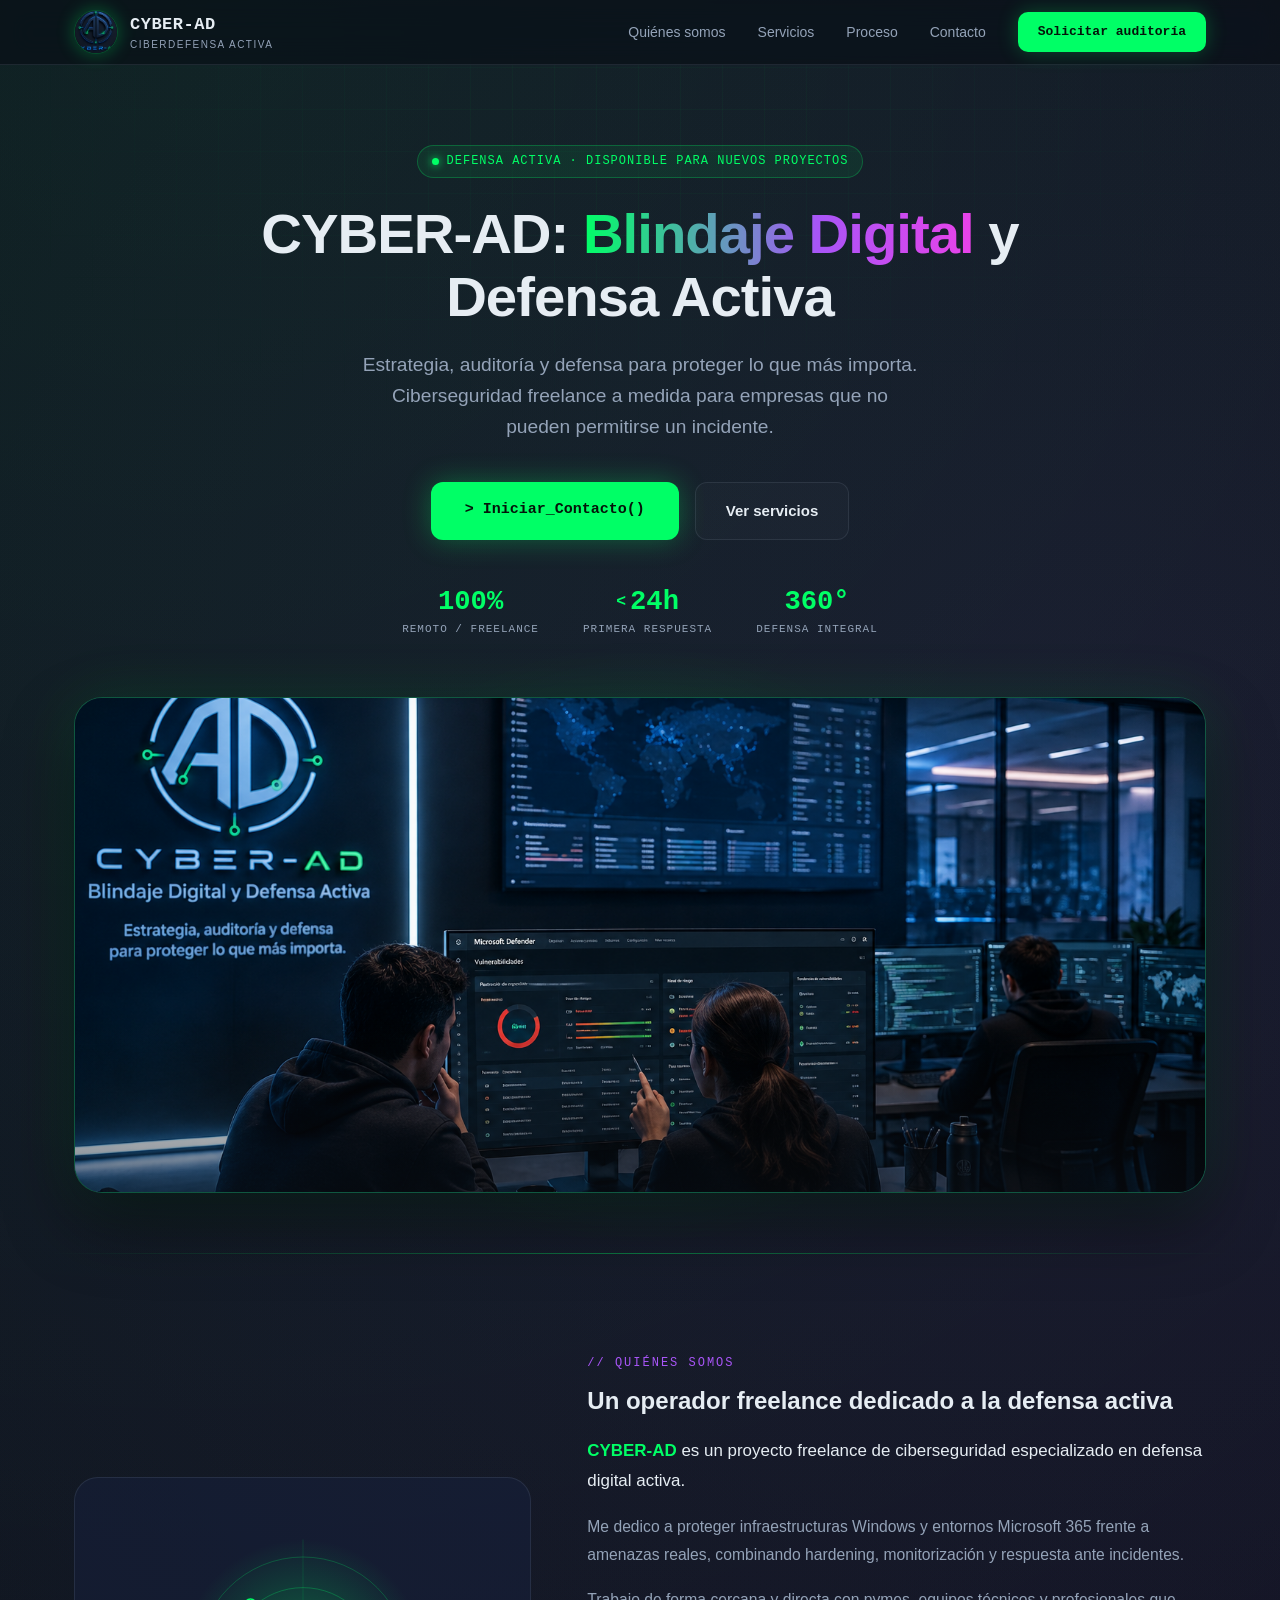
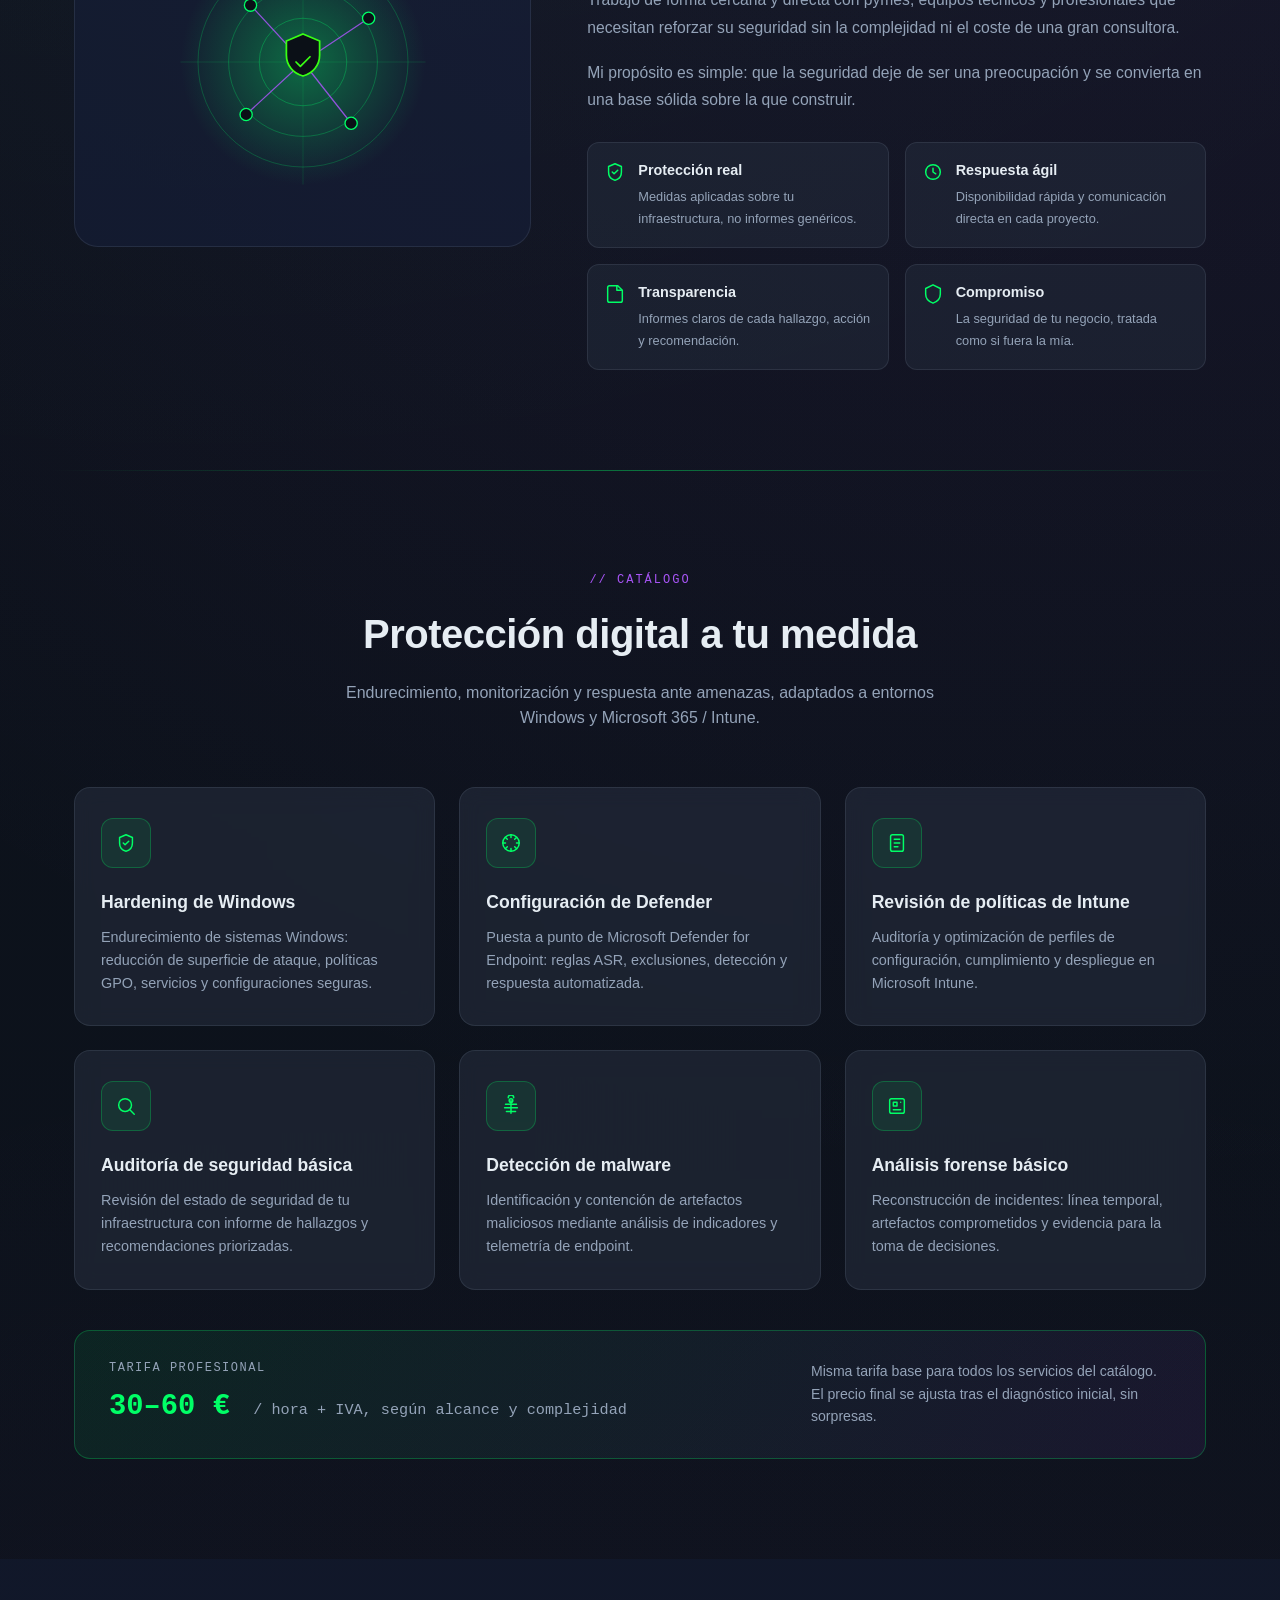
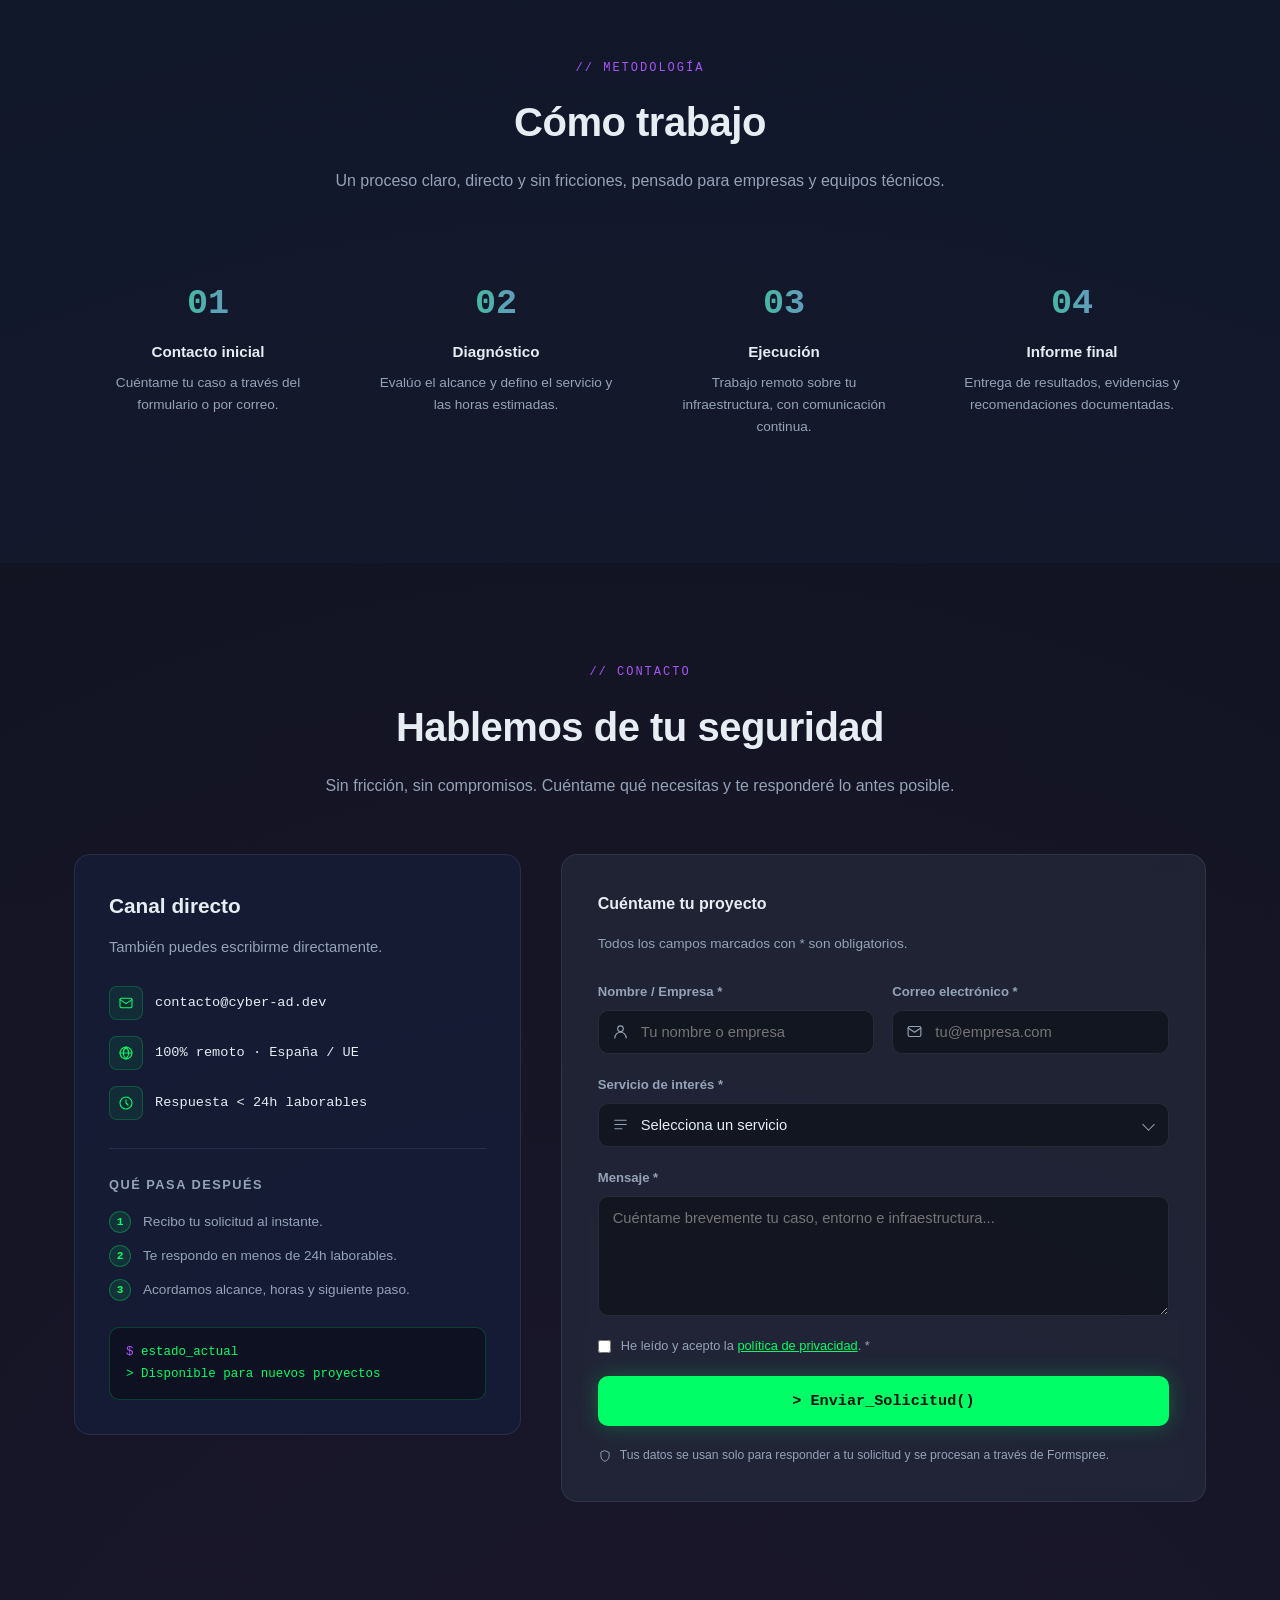
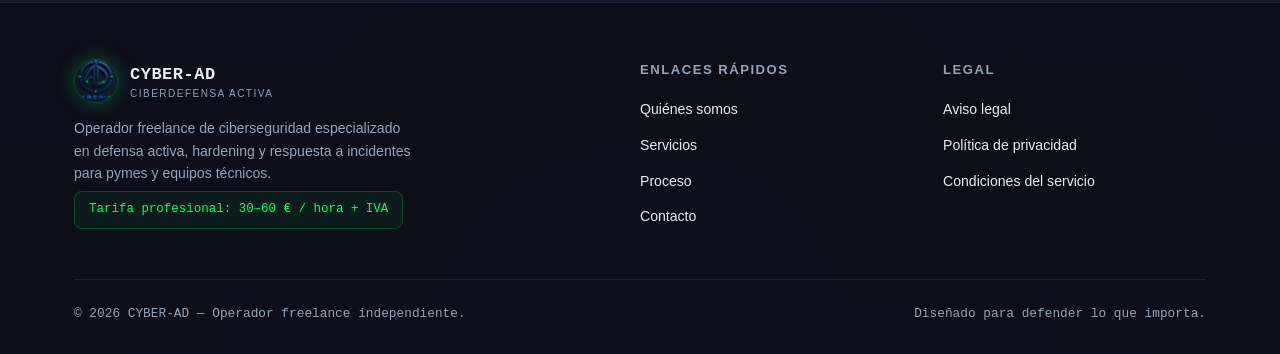
==== commit 71cc8a8a: "changer for cumpli RGDP" ====
--- a/index.html
+++ b/index.html
@@ -5,461 +5,47 @@
 <meta name="viewport" content="width=device-width, initial-scale=1.0">
 <title>CYBER-AD | Blindaje Digital y Defensa Activa</title>
 <meta name="description" content="Ciberseguridad freelance a medida: hardening, Defender, Intune, auditoría de seguridad, detección de malware y análisis forense.">
-
-<!--
-  Content-Security-Policy (defensa en profundidad para el frontend).
-  'unsafe-inline' es necesario en script-src/style-src porque este archivo
-  usa <style> y <script> embebidos y estilos inline (single-file, sin build
-  step ni servidor que genere nonces). Sigue restringiendo TODO lo demás a
-  'self' y a los 3 dominios de terceros que realmente usa el sitio:
-  Google Fonts, Formspree (formulario) y Cloudflare Web Analytics.
-  Nota: frame-ancestors, sandbox y report-uri NO funcionan vía <meta> según
-  el spec de CSP (solo vía cabecera HTTP real) — GitHub Pages no permite
-  cabeceras personalizadas, así que esa protección anti-clickjacking
-  requeriría poner el sitio detrás de un proxy como Cloudflare.
--->
-<meta http-equiv="Content-Security-Policy" content="
-  default-src 'self';
-  script-src 'self' 'unsafe-inline' https://static.cloudflareinsights.com;
-  style-src 'self' 'unsafe-inline' https://fonts.googleapis.com;
-  font-src 'self' https://fonts.gstatic.com;
-  img-src 'self' data:;
-  connect-src 'self' https://formspree.io https://static.cloudflareinsights.com https://cloudflareinsights.com;
-  form-action https://formspree.io;
-  base-uri 'self';
-  object-src 'none';
-">
-<meta http-equiv="X-Content-Type-Options" content="nosniff">
+<meta name="theme-color" content="#0b1017">
+<!-- TODO: cambia por tu URL real -->
+<link rel="canonical" href="https://vegaseguridad.com/">
+<link rel="icon" href="cyber-ad-logo.png" type="image/png">
+<meta property="og:type" content="website">
+<meta property="og:title" content="CYBER-AD | Blindaje Digital y Defensa Activa">
+<meta property="og:description" content="Hardening, Defender, Intune, auditoría y forense para pymes. 100% remoto.">
+<meta property="og:image" content="https://vegaseguridad.com/cyber-ad-logo.png">
+<meta name="twitter:card" content="summary_large_image">
+
+<meta http-equiv="Content-Security-Policy" content="default-src 'self'; script-src 'self' https://static.cloudflareinsights.com; style-src 'self' 'unsafe-inline'; font-src 'self'; img-src 'self' data:; connect-src 'self' https://formspree.io https://cloudflareinsights.com; form-action https://formspree.io; base-uri 'self'; object-src 'none';">
 <meta name="referrer" content="strict-origin-when-cross-origin">
 
-<link rel="preconnect" href="https://fonts.googleapis.com">
-<link rel="preconnect" href="https://fonts.gstatic.com" crossorigin>
-<link href="https://fonts.googleapis.com/css2?family=Inter:wght@400;500;600;700;800&family=JetBrains+Mono:wght@400;500;700&display=swap" rel="stylesheet">
-
-<style>
-  :root{
-    --bg-deep:#0b1017;
-    --bg-panel:#16213E;
-    --card:#2d3748;
-    --card-border:rgba(148,163,184,0.14);
-    --neon:#00ff66;
-    --neon-2:#39FF14;
-    --violet:#a855f7;
-    --magenta:#e942e9;
-    --text:#e6edf3;
-    --text-dim:#94a3b8;
-    --mono:'JetBrains Mono', monospace;
-    --sans:'Inter', -apple-system, sans-serif;
-    --radius:16px;
-    --maxw:1180px;
-  }
-
-  *{margin:0;padding:0;box-sizing:border-box;}
-  html{scroll-behavior:smooth;}
-
-  body{
-    background:
-      radial-gradient(circle at 15% 0%, rgba(0,255,102,0.07), transparent 40%),
-      radial-gradient(circle at 85% 15%, rgba(168,85,247,0.10), transparent 45%),
-      radial-gradient(circle at 50% 100%, rgba(233,66,233,0.06), transparent 50%),
-      linear-gradient(180deg, var(--bg-deep) 0%, #0e1420 100%);
-    color:var(--text);
-    font-family:var(--sans);
-    line-height:1.6;
-    overflow-x:hidden;
-  }
-
-  a{color:inherit;text-decoration:none;}
-  ul{list-style:none;}
-  img{max-width:100%;display:block;}
-  svg{display:block;}
-  ::selection{background:var(--neon);color:#0b1017;}
-
-  .container{max-width:var(--maxw);margin:0 auto;padding:0 24px;}
-  .icon{width:22px;height:22px;stroke:var(--neon);fill:none;stroke-width:1.6;stroke-linecap:round;stroke-linejoin:round;}
-
-  /* ---------- SCROLL REVEAL ---------- */
-  [data-reveal]{
-    opacity:0;
-    transition:opacity .9s cubic-bezier(.16,.9,.25,1), transform .9s cubic-bezier(.16,.9,.25,1);
-    will-change:transform, opacity;
-  }
-  [data-reveal="left"]{transform:translateX(-90px) scale(.92);}
-  [data-reveal="right"]{transform:translateX(90px) scale(.92);}
-  [data-reveal="top"]{transform:translateY(-70px) scale(.92);}
-  [data-reveal="bottom"]{transform:translateY(70px) scale(.92);}
-  [data-reveal="scale"]{transform:scale(.8);}
-  [data-reveal].is-visible{opacity:1;transform:translate(0,0) scale(1);}
-
-  /* ---------- NAV ---------- */
-  header.nav{
-    position:sticky;top:0;z-index:100;
-    backdrop-filter:blur(14px) saturate(140%);
-    background:rgba(11,16,23,0.72);
-    border-bottom:1px solid var(--card-border);
-  }
-  .nav-inner{
-    display:flex;align-items:center;justify-content:space-between;
-    padding:10px 24px;max-width:var(--maxw);margin:0 auto;
-  }
-  .logo-group{display:flex;align-items:center;gap:12px;}
-  .logo-mark{
-    width:44px;height:44px;border-radius:50%;
-    overflow:hidden;flex-shrink:0;
-    box-shadow:0 0 18px rgba(0,255,102,0.3);
-    border:1px solid rgba(0,255,102,0.25);
-  }
-  .logo-mark img{width:100%;height:100%;object-fit:cover;transform:scale(1.35);}
-  .logo-text{font-family:var(--mono);font-weight:700;font-size:17px;letter-spacing:0.5px;}
-  .logo-text .sub{
-    display:block;font-family:var(--sans);font-weight:400;font-size:10px;
-    color:var(--text-dim);letter-spacing:1.5px;text-transform:uppercase;margin-top:-2px;
-  }
-  nav.links{display:flex;gap:32px;align-items:center;}
-  nav.links a{font-size:14px;font-weight:500;color:var(--text-dim);transition:color .2s;}
-  nav.links a:hover{color:var(--neon);}
-  .nav-cta{
-    background:var(--neon);color:#04140a !important;padding:10px 20px;border-radius:10px;
-    font-weight:700;font-size:13px;font-family:var(--mono);
-    box-shadow:0 0 20px rgba(0,255,102,0.25);transition:transform .2s, box-shadow .2s;
-  }
-  .nav-cta:hover{transform:translateY(-2px);box-shadow:0 6px 26px rgba(0,255,102,0.4);}
-  .burger{display:none;background:none;border:none;color:var(--text);font-size:26px;cursor:pointer;}
-
-  @media(max-width:860px){
-    nav.links{
-      position:fixed;top:65px;left:0;right:0;background:rgba(11,16,23,0.98);
-      flex-direction:column;padding:24px;gap:20px;border-bottom:1px solid var(--card-border);
-      transform:translateY(-150%);opacity:0;transition:transform .3s ease, opacity .3s ease;
-    }
-    nav.links.open{transform:translateY(0);opacity:1;}
-    .burger{display:block;}
-  }
-
-  /* ---------- HERO / PORTADA ---------- */
-  .hero{
-    padding:80px 24px 0;
-    position:relative;
-    display:flex;
-    flex-direction:column;
-    align-items:center;
-    gap:0;
-    max-width:var(--maxw);
-    margin:0 auto;
-  }
-  @media(max-width:900px){
-    .hero{text-align:center;padding-top:56px;}
-  }
-  .hero::before{
-    content:'';position:absolute;inset:-40px 0 0 0;height:520px;
-    background-image:
-      linear-gradient(rgba(0,255,102,0.035) 1px, transparent 1px),
-      linear-gradient(90deg, rgba(0,255,102,0.035) 1px, transparent 1px);
-    background-size:42px 42px;
-    mask-image:radial-gradient(ellipse 60% 60% at 50% 20%, black, transparent);
-    pointer-events:none;
-    z-index:0;
-  }
-  .hero-copy{position:relative;z-index:1;max-width:760px;margin:0 auto 56px;text-align:center;}
-  .eyebrow{
-    display:inline-flex;align-items:center;gap:8px;font-family:var(--mono);font-size:12px;color:var(--neon);
-    background:rgba(0,255,102,0.08);border:1px solid rgba(0,255,102,0.25);padding:6px 14px;
-    border-radius:999px;margin-bottom:24px;letter-spacing:1px;
-  }
-  .eyebrow .dot{width:7px;height:7px;border-radius:50%;background:var(--neon);box-shadow:0 0 8px var(--neon);animation:pulse 1.8s infinite;}
-  @keyframes pulse{0%,100%{opacity:1;}50%{opacity:.35;}}
-
-  .hero h1{
-    font-size:clamp(2rem, 4.4vw, 3.6rem);font-weight:800;line-height:1.12;margin-bottom:22px;letter-spacing:-1px;
-  }
-  .hero h1 .grad{
-    background:linear-gradient(90deg, var(--neon), var(--violet) 60%, var(--magenta));
-    -webkit-background-clip:text;background-clip:text;color:transparent;
-  }
-  .hero p.tagline{font-size:clamp(1rem, 1.6vw, 1.2rem);color:var(--text-dim);max-width:560px;margin:0 auto 40px;}
-  .hero-ctas{display:flex;gap:16px;flex-wrap:wrap;justify-content:center;}
-
-  .btn-primary{
-    background:var(--neon);color:#04140a;padding:16px 34px;border-radius:12px;font-weight:700;
-    font-family:var(--mono);font-size:15px;border:none;cursor:pointer;
-    box-shadow:0 0 28px rgba(0,255,102,0.3);transition:transform .2s, box-shadow .2s;
-  }
-  .btn-primary:hover{transform:translateY(-3px);box-shadow:0 10px 34px rgba(0,255,102,0.45);}
-  .btn-ghost{
-    padding:16px 30px;border-radius:12px;border:1px solid var(--card-border);color:var(--text);
-    font-weight:600;font-size:15px;background:rgba(255,255,255,0.02);
-    transition:border-color .2s, background .2s;
-  }
-  .btn-ghost:hover{border-color:var(--violet);background:rgba(168,85,247,0.08);}
-
-  .hero-stats{display:flex;gap:44px;flex-wrap:wrap;margin-top:48px;font-family:var(--mono);justify-content:center;}
-  @media(max-width:560px){.hero-stats{gap:22px;}}
-  .stat{min-width:90px;}
-  .stat h3{font-size:1.7rem;color:var(--neon);display:flex;align-items:center;justify-content:center;gap:4px;line-height:1;}
-  .stat h3 .lt{font-size:0.6em;transform:translateY(-1px);}
-  .stat span{font-size:11px;color:var(--text-dim);text-transform:uppercase;letter-spacing:1px;}
-
-  /* Portada visual */
-  .hero-visual{position:relative;z-index:1;display:flex;justify-content:center;align-items:center;width:100%;margin-bottom:60px;}
-  .hero-visual .ring-bg{
-    position:absolute;width:70%;height:120%;border-radius:50%;
-    background:radial-gradient(circle, rgba(0,255,102,0.12), transparent 65%);
-    filter:blur(6px);
-  }
-  .hero-visual .frame{
-    position:relative;width:100%;aspect-ratio:16/7;border-radius:28px;
-    overflow:hidden;
-    background:rgba(22,33,62,0.55);
-    border:1px solid rgba(0,255,102,0.25);
-    box-shadow:0 30px 70px rgba(0,0,0,0.45), 0 0 60px rgba(0,255,102,0.12);
-  }
-  .hero-visual .frame::after{
-    content:'';position:absolute;inset:0;
-    background:linear-gradient(180deg, transparent 65%, rgba(11,16,23,0.5) 100%);
-    pointer-events:none;
-  }
-  .hero-visual .frame img{width:100%;height:100%;object-fit:cover;object-position:center 30%;display:block;}
-  @media(max-width:900px){
-    .hero-visual{margin-bottom:44px;}
-    .hero-visual .frame{aspect-ratio:4/3;border-radius:20px;}
-  }
-  @media(max-width:560px){
-    .hero-visual .frame{aspect-ratio:1/1;}
-  }
-
-  /* ---------- SECTION SHELL ---------- */
-  section{padding:100px 0;position:relative;}
-  .section-head{text-align:center;max-width:640px;margin:0 auto 56px;}
-  .section-head .tag{
-    font-family:var(--mono);font-size:12px;color:var(--violet);
-    letter-spacing:2px;text-transform:uppercase;display:block;margin-bottom:12px;
-  }
-  .section-head h2{font-size:clamp(1.7rem,3.5vw,2.5rem);font-weight:800;letter-spacing:-0.5px;}
-  .section-head p{color:var(--text-dim);margin-top:14px;font-size:1rem;}
-
-  /* ---------- QUIÉNES SOMOS ---------- */
-  .about-wrap{
-    display:grid;grid-template-columns:0.85fr 1.15fr;gap:56px;align-items:center;
-  }
-  @media(max-width:900px){.about-wrap{grid-template-columns:1fr;}}
-  .about-visual{
-    position:relative;border-radius:24px;overflow:hidden;
-    border:1px solid var(--card-border);
-    background:rgba(22,33,62,0.5);
-    display:flex;align-items:center;justify-content:center;
-    padding:44px;
-  }
-  .about-visual img{border-radius:16px;}
-  .about-text h3{font-size:1.5rem;font-weight:800;margin-bottom:20px;line-height:1.3;}
-  .about-text p{color:var(--text-dim);margin-bottom:18px;font-size:0.98rem;line-height:1.75;}
-  .about-text p.lead{color:var(--text);font-size:1.06rem;}
-  .about-text p.lead strong{color:var(--neon);font-weight:700;}
-  .about-pillars{display:grid;grid-template-columns:1fr 1fr;gap:16px;margin-top:28px;}
-  @media(max-width:520px){.about-pillars{grid-template-columns:1fr;}}
-  .pillar{
-    display:flex;gap:12px;align-items:flex-start;
-    background:rgba(45,55,72,0.35);border:1px solid var(--card-border);border-radius:12px;padding:16px;
-  }
-  .pillar .icon{flex-shrink:0;margin-top:2px;}
-  .pillar h5{font-size:0.9rem;font-weight:700;margin-bottom:4px;}
-  .pillar p{font-size:0.8rem;color:var(--text-dim);margin:0;}
-
-  /* ---------- SERVICIOS ---------- */
-  .services-grid{display:grid;grid-template-columns:repeat(auto-fit, minmax(280px, 1fr));gap:24px;}
-  .service-card{
-    background:rgba(45,55,72,0.45);backdrop-filter:blur(10px);border:1px solid var(--card-border);
-    border-radius:var(--radius);padding:30px 26px;position:relative;overflow:hidden;
-    transition:transform .3s, border-color .3s, box-shadow .3s;
-  }
-  .service-card::before{
-    content:'';position:absolute;inset:0;
-    background:linear-gradient(135deg, rgba(0,255,102,0.08), transparent 60%);
-    opacity:0;transition:opacity .3s;
-  }
-  .service-card:hover{
-    transform:translateY(-6px);border-color:rgba(0,255,102,0.4);
-    box-shadow:0 18px 40px rgba(0,0,0,0.35), 0 0 30px rgba(0,255,102,0.08);
-  }
-  .service-card:hover::before{opacity:1;}
-  .service-icon{
-    width:50px;height:50px;border-radius:12px;background:rgba(0,255,102,0.08);
-    border:1px solid rgba(0,255,102,0.25);display:flex;align-items:center;justify-content:center;
-    margin-bottom:20px;position:relative;z-index:1;
-  }
-  .service-card h3{font-size:1.1rem;font-weight:700;margin-bottom:10px;position:relative;z-index:1;}
-  .service-card p{color:var(--text-dim);font-size:0.9rem;position:relative;z-index:1;}
-
-  /* Banner de precio global */
-  .price-banner{
-    margin-top:40px;
-    display:flex;align-items:center;justify-content:space-between;gap:24px;flex-wrap:wrap;
-    background:linear-gradient(120deg, rgba(0,255,102,0.08), rgba(168,85,247,0.08));
-    border:1px solid rgba(0,255,102,0.25);
-    border-radius:var(--radius);
-    padding:28px 34px;
-  }
-  .price-banner .label{font-family:var(--mono);font-size:12px;color:var(--text-dim);letter-spacing:1.5px;text-transform:uppercase;margin-bottom:6px;}
-  .price-banner .value{font-family:var(--mono);font-size:1.8rem;font-weight:700;color:var(--neon);}
-  .price-banner .value span{color:var(--text-dim);font-size:0.95rem;font-weight:500;margin-left:6px;}
-  .price-banner p{color:var(--text-dim);font-size:0.88rem;max-width:360px;}
-
-  /* ---------- PROCESO ---------- */
-  .why-grid{display:grid;grid-template-columns:repeat(auto-fit, minmax(220px, 1fr));gap:20px;}
-  .why-item{text-align:center;padding:26px 16px;}
-  .why-item .num{
-    font-family:var(--mono);font-size:2.2rem;font-weight:800;
-    background:linear-gradient(90deg, var(--neon), var(--violet));
-    -webkit-background-clip:text;background-clip:text;color:transparent;margin-bottom:8px;
-  }
-  .why-item h4{font-size:0.95rem;font-weight:700;margin-bottom:8px;}
-  .why-item p{font-size:0.85rem;color:var(--text-dim);}
-
-  /* ---------- CONTACTO ---------- */
-  .contact-wrap{display:grid;grid-template-columns:0.9fr 1.3fr;gap:40px;align-items:start;}
-  @media(max-width:860px){.contact-wrap{grid-template-columns:1fr;}}
-
-  .contact-info{
-    background:rgba(22,33,62,0.6);border:1px solid var(--card-border);border-radius:var(--radius);padding:34px;
-    position:sticky;top:90px;
-  }
-  @media(max-width:860px){.contact-info{position:static;}}
-  .contact-info h3{font-size:1.3rem;margin-bottom:14px;}
-  .contact-info p{color:var(--text-dim);font-size:0.92rem;margin-bottom:26px;}
-  .contact-line{display:flex;align-items:center;gap:12px;margin-bottom:16px;font-family:var(--mono);font-size:0.85rem;word-break:break-word;}
-  .contact-line .ic{
-    width:34px;height:34px;border-radius:8px;background:rgba(0,255,102,0.08);
-    border:1px solid rgba(0,255,102,0.2);display:flex;align-items:center;justify-content:center;flex-shrink:0;
-  }
-  .contact-line .ic .icon{width:16px;height:16px;}
-
-  .next-steps{margin-top:28px;padding-top:26px;border-top:1px solid var(--card-border);}
-  .next-steps h4{font-size:0.8rem;text-transform:uppercase;letter-spacing:1.5px;color:var(--text-dim);margin-bottom:16px;}
-  .next-steps ol{list-style:none;display:flex;flex-direction:column;gap:12px;}
-  .next-steps li{display:flex;gap:12px;align-items:flex-start;font-size:0.85rem;color:var(--text-dim);}
-  .next-steps .step-n{
-    flex-shrink:0;width:22px;height:22px;border-radius:50%;background:rgba(0,255,102,0.1);
-    border:1px solid rgba(0,255,102,0.3);color:var(--neon);font-family:var(--mono);font-size:0.7rem;
-    display:flex;align-items:center;justify-content:center;font-weight:700;
-  }
-
-  .terminal-tag{
-    margin-top:26px;font-family:var(--mono);font-size:0.78rem;color:var(--neon);
-    background:rgba(0,0,0,0.35);border:1px solid rgba(0,255,102,0.2);border-radius:10px;
-    padding:14px 16px;line-height:1.7;
-  }
-  .terminal-tag .prompt{color:var(--violet);}
-
-  form.contact-form{
-    background:rgba(45,55,72,0.45);backdrop-filter:blur(10px);border:1px solid var(--card-border);
-    border-radius:var(--radius);padding:36px;display:flex;flex-direction:column;gap:20px;
-  }
-  .form-title{font-size:1rem;font-weight:700;margin-bottom:-4px;}
-  .form-sub{font-size:0.85rem;color:var(--text-dim);margin-bottom:6px;}
-  .field{display:flex;flex-direction:column;gap:8px;}
-  .field label{font-size:0.82rem;font-weight:600;color:var(--text-dim);}
-  .field-input{position:relative;display:flex;align-items:center;}
-  .field-input .icon{
-    position:absolute;left:14px;width:17px;height:17px;stroke:var(--text-dim);pointer-events:none;
-    transition:stroke .2s;
-  }
-  .field-input input:focus + .icon,
-  .field-input select:focus + .icon{stroke:var(--neon);}
-  .field input, .field select, .field textarea{
-    width:100%;background:rgba(11,16,23,0.6);border:1px solid var(--card-border);border-radius:10px;
-    padding:13px 14px;color:var(--text);font-family:var(--sans);font-size:0.92rem;outline:none;
-    transition:border-color .2s, box-shadow .2s;
-  }
-  .field-input input, .field-input select{padding-left:42px;}
-  .field input:focus, .field select:focus, .field textarea:focus{
-    border-color:var(--neon);box-shadow:0 0 0 3px rgba(0,255,102,0.12);
-  }
-  .field textarea{resize:vertical;min-height:120px;}
-  .field select{cursor:pointer;appearance:none;-webkit-appearance:none;}
-  .field-input::after{
-    content:'';position:absolute;right:16px;width:8px;height:8px;
-    border-right:1.5px solid var(--text-dim);border-bottom:1.5px solid var(--text-dim);
-    transform:rotate(45deg);pointer-events:none;
-  }
-  .field-input:has(input)::after{display:none;}
-  .row2{display:grid;grid-template-columns:1fr 1fr;gap:18px;}
-  @media(max-width:540px){.row2{grid-template-columns:1fr;}}
-
-  .submit-btn{
-    display:flex;align-items:center;justify-content:center;gap:10px;
-    background:var(--neon);color:#04140a;border:none;border-radius:10px;padding:16px;
-    font-family:var(--mono);font-weight:700;font-size:0.95rem;cursor:pointer;
-    transition:transform .2s, box-shadow .2s, opacity .2s;box-shadow:0 0 22px rgba(0,255,102,0.25);
-  }
-  .submit-btn:hover{transform:translateY(-2px);box-shadow:0 8px 28px rgba(0,255,102,0.4);}
-  .submit-btn:disabled{opacity:0.6;cursor:not-allowed;transform:none;}
-  .submit-btn .spinner{
-    display:none;width:15px;height:15px;border-radius:50%;
-    border:2px solid rgba(4,20,10,0.3);border-top-color:#04140a;animation:spin-btn .7s linear infinite;
-  }
-  .submit-btn.loading .spinner{display:inline-block;}
-  @keyframes spin-btn{to{transform:rotate(360deg);}}
-
-  .form-note{display:flex;align-items:center;gap:8px;font-size:0.76rem;color:var(--text-dim);}
-  .form-note .icon{width:14px;height:14px;stroke:var(--text-dim);flex-shrink:0;}
-
-  .form-msg{
-    font-family:var(--mono);font-size:0.85rem;padding:14px 16px;border-radius:10px;display:none;
-    align-items:flex-start;gap:10px;line-height:1.5;
-  }
-  .form-msg .icon{flex-shrink:0;width:18px;height:18px;margin-top:1px;}
-  .form-msg.show{display:flex;}
-  .form-msg.success{background:rgba(0,255,102,0.08);border:1px solid rgba(0,255,102,0.3);color:var(--neon);}
-  .form-msg.success .icon{stroke:var(--neon);}
-  .form-msg.error{background:rgba(233,66,66,0.08);border:1px solid rgba(233,66,66,0.3);color:#ff6b6b;}
-  .form-msg.error .icon{stroke:#ff6b6b;}
-  .hp-field{position:absolute;left:-9999px;opacity:0;}
-
-  /* ---------- FOOTER ---------- */
-  footer{border-top:1px solid var(--card-border);padding:56px 0 30px;background:rgba(6,9,14,0.6);}
-  .footer-grid{display:grid;grid-template-columns:2fr 1fr 1fr;gap:40px;margin-bottom:40px;}
-  @media(max-width:700px){.footer-grid{grid-template-columns:1fr;}}
-  .footer-brand .logo-group{margin-bottom:14px;}
-  .footer-brand p{color:var(--text-dim);font-size:0.88rem;max-width:340px;}
-  .footer-col h5{font-size:0.82rem;text-transform:uppercase;letter-spacing:1.5px;color:var(--text-dim);margin-bottom:16px;}
-  .footer-col ul li{margin-bottom:10px;}
-  .footer-col ul li a{font-size:0.88rem;color:var(--text);transition:color .2s;}
-  .footer-col ul li a:hover{color:var(--neon);}
-  .footer-rate{
-    font-family:var(--mono);font-size:0.78rem;color:var(--neon);background:rgba(0,255,102,0.06);
-    border:1px solid rgba(0,255,102,0.2);padding:8px 14px;border-radius:8px;display:inline-block;margin-top:6px;
-  }
-  .footer-bottom{
-    border-top:1px solid var(--card-border);padding-top:24px;display:flex;justify-content:space-between;
-    flex-wrap:wrap;gap:12px;font-size:0.8rem;color:var(--text-dim);font-family:var(--mono);
-  }
-
-  .glow-divider{
-    height:1px;background:linear-gradient(90deg, transparent, rgba(0,255,102,0.4), transparent);
-    margin:0 auto;max-width:var(--maxw);
-  }
-</style>
+<link rel="preload" href="fonts/inter-var.woff2" as="font" type="font/woff2" crossorigin>
+<link rel="stylesheet" href="styles.css">
+<script src="app.js"></script>
+<script type="application/ld+json">
+{"@context":"https://schema.org","@type":"ProfessionalService","name":"CYBER-AD","description":"Ciberseguridad freelance: hardening, Defender, Intune, auditoría y análisis forense.","email":"contacto@cyber-ad.dev","areaServed":["ES","EU"],"priceRange":"30-60 EUR/hora"}
+</script>
 </head>
 <body>
+<a class="skip" href="#main">Saltar al contenido</a>
 
 <header class="nav">
   <div class="nav-inner">
     <div class="logo-group">
-      <div class="logo-mark"><img src="cyber-ad-logo.png" alt="Logotipo CYBER-AD"></div>
+      <div class="logo-mark"><img src="cyber-ad-logo.png" alt="Logotipo CYBER-AD" width="44" height="44"></div>
       <div class="logo-text">CYBER-AD<span class="sub">Ciberdefensa Activa</span></div>
     </div>
-    <nav class="links" id="navLinks">
+    <nav class="links" id="navLinks" aria-label="Principal">
       <a href="#nosotros">Quiénes somos</a>
       <a href="#servicios">Servicios</a>
       <a href="#proceso">Proceso</a>
       <a href="#contacto">Contacto</a>
       <a href="#contacto" class="nav-cta">Solicitar auditoría</a>
     </nav>
-    <button class="burger" id="burgerBtn" aria-label="Abrir menú">☰</button>
+    <button class="burger" id="burgerBtn" type="button" aria-label="Abrir menú" aria-expanded="false" aria-controls="navLinks">☰</button>
   </div>
 </header>
 
-<main>
-  <!-- HERO / PORTADA -->
+<main id="main">
   <section class="hero">
     <div class="hero-copy">
       <div class="eyebrow"><span class="dot"></span> DEFENSA ACTIVA · DISPONIBLE PARA NUEVOS PROYECTOS</div>
@@ -470,77 +56,49 @@
         <a href="#servicios" class="btn-ghost">Ver servicios</a>
       </div>
       <div class="hero-stats">
-        <div class="stat"><h3><span class="count" data-target="100" data-suffix="%">0%</span></h3><span>Remoto / freelance</span></div>
-        <div class="stat"><h3><span class="lt">&lt;</span><span class="count" data-target="24" data-suffix="h">0h</span></h3><span>Primera respuesta</span></div>
-        <div class="stat"><h3><span class="count" data-target="360" data-suffix="°">0°</span></h3><span>Defensa integral</span></div>
+        <div class="stat"><h3><span class="count" data-target="100" data-suffix="%">100%</span></h3><span class="lbl">Remoto / freelance</span></div>
+        <div class="stat"><h3><span class="lt">&lt;</span><span class="count" data-target="24" data-suffix="h">24h</span></h3><span class="lbl">Primera respuesta</span></div>
+        <div class="stat"><h3><span class="count" data-target="360" data-suffix="°">360°</span></h3><span class="lbl">Defensa integral</span></div>
       </div>
     </div>
     <div class="hero-visual">
       <div class="ring-bg"></div>
-      <div class="frame"><img src="cyber-ad-office.png" alt="Equipo CYBER-AD monitorizando alertas de seguridad"></div>
+      <div class="frame"><img src="cyber-ad-office.png" alt="Equipo CYBER-AD monitorizando alertas de seguridad" width="1600" height="700" fetchpriority="high"></div>
     </div>
   </section>
 
   <div class="glow-divider"></div>
 
-  <!-- QUIÉNES SOMOS -->
   <section id="nosotros">
     <div class="container about-wrap">
       <div class="about-visual" data-reveal="left">
-        <svg viewBox="0 0 320 320" width="100%" style="max-width:280px;">
-          <defs>
-            <radialGradient id="radarGlow" cx="50%" cy="50%" r="50%">
-              <stop offset="0%" stop-color="#00ff66" stop-opacity="0.35"/>
-              <stop offset="100%" stop-color="#00ff66" stop-opacity="0"/>
-            </radialGradient>
-          </defs>
+        <svg viewBox="0 0 320 320" role="img" aria-label="Radar de defensa con escudo central">
+          <defs><radialGradient id="radarGlow" cx="50%" cy="50%" r="50%"><stop offset="0%" stop-color="#00ff66" stop-opacity="0.35"/><stop offset="100%" stop-color="#00ff66" stop-opacity="0"/></radialGradient></defs>
           <circle cx="160" cy="160" r="140" fill="url(#radarGlow)"/>
-          <circle cx="160" cy="160" r="120" fill="none" stroke="#00ff66" stroke-opacity="0.25" stroke-width="1"/>
-          <circle cx="160" cy="160" r="85" fill="none" stroke="#00ff66" stroke-opacity="0.3" stroke-width="1"/>
-          <circle cx="160" cy="160" r="50" fill="none" stroke="#00ff66" stroke-opacity="0.35" stroke-width="1"/>
+          <circle cx="160" cy="160" r="120" fill="none" stroke="#00ff66" stroke-opacity="0.25"/>
+          <circle cx="160" cy="160" r="85" fill="none" stroke="#00ff66" stroke-opacity="0.3"/>
+          <circle cx="160" cy="160" r="50" fill="none" stroke="#00ff66" stroke-opacity="0.35"/>
           <line x1="160" y1="20" x2="160" y2="300" stroke="#00ff66" stroke-opacity="0.15"/>
           <line x1="20" y1="160" x2="300" y2="160" stroke="#00ff66" stroke-opacity="0.15"/>
-          <g stroke="#a855f7" stroke-width="1.4" stroke-linecap="round" opacity="0.85">
-            <path d="M160 160 L100 95"/>
-            <path d="M160 160 L235 110"/>
-            <path d="M160 160 L215 230"/>
-            <path d="M160 160 L95 220"/>
-          </g>
-          <g fill="#0b1017" stroke="#00ff66" stroke-width="1.5">
-            <circle cx="100" cy="95" r="7"/>
-            <circle cx="235" cy="110" r="7"/>
-            <circle cx="215" cy="230" r="7"/>
-            <circle cx="95" cy="220" r="7"/>
-          </g>
+          <g stroke="#a855f7" stroke-width="1.4" stroke-linecap="round" opacity="0.85"><path d="M160 160 L100 95"/><path d="M160 160 L235 110"/><path d="M160 160 L215 230"/><path d="M160 160 L95 220"/></g>
+          <g fill="#0b1017" stroke="#00ff66" stroke-width="1.5"><circle cx="100" cy="95" r="7"/><circle cx="235" cy="110" r="7"/><circle cx="215" cy="230" r="7"/><circle cx="95" cy="220" r="7"/></g>
           <circle cx="160" cy="160" r="10" fill="#00ff66"/>
           <path d="M160 128l19 8v16c0 12-8 21-19 24-11-3-19-12-19-24v-16z" fill="#0b1017" stroke="#39FF14" stroke-width="2"/>
           <path d="M152 160l5 5 11-11" stroke="#39FF14" stroke-width="2" fill="none" stroke-linecap="round" stroke-linejoin="round"/>
         </svg>
       </div>
       <div class="about-text" data-reveal="right">
-        <span class="tag" style="font-family:var(--mono);font-size:12px;color:var(--violet);letter-spacing:2px;text-transform:uppercase;display:block;margin-bottom:12px;">// quiénes somos</span>
-        <h3>Un operador freelance dedicado a la defensa activa</h3>
+        <span class="tag">// quiénes somos</span>
+        <h2>Un operador freelance dedicado a la defensa activa</h2>
         <p class="lead"><strong>CYBER-AD</strong> es un proyecto freelance de ciberseguridad especializado en defensa digital activa.</p>
-        <p>Nos dedicamos a proteger infraestructuras Windows y entornos Microsoft 365 frente a amenazas reales, combinando hardening, monitorización y respuesta ante incidentes.</p>
-        <p>Trabajamos de forma cercana y directa con pymes, equipos técnicos y profesionales que necesitan reforzar su seguridad sin la complejidad ni el coste de una gran consultora.</p>
-        <p>Nuestro propósito es simple: que la seguridad deje de ser una preocupación y se convierta en una base sólida sobre la que construir.</p>
+        <p>Me dedico a proteger infraestructuras Windows y entornos Microsoft 365 frente a amenazas reales, combinando hardening, monitorización y respuesta ante incidentes.</p>
+        <p>Trabajo de forma cercana y directa con pymes, equipos técnicos y profesionales que necesitan reforzar su seguridad sin la complejidad ni el coste de una gran consultora.</p>
+        <p>Mi propósito es simple: que la seguridad deje de ser una preocupación y se convierta en una base sólida sobre la que construir.</p>
         <div class="about-pillars">
-          <div class="pillar">
-            <svg class="icon" viewBox="0 0 24 24"><path d="M12 3l7 3v6c0 4.5-3 8-7 9-4-1-7-4.5-7-9V6z"/><path d="M9 12l2 2 4-4"/></svg>
-            <div><h5>Protección real</h5><p>Medidas aplicadas sobre tu infraestructura, no informes genéricos.</p></div>
-          </div>
-          <div class="pillar">
-            <svg class="icon" viewBox="0 0 24 24"><circle cx="12" cy="12" r="8"/><path d="M12 8v4l3 2"/></svg>
-            <div><h5>Respuesta ágil</h5><p>Disponibilidad rápida y comunicación directa en cada proyecto.</p></div>
-          </div>
-          <div class="pillar">
-            <svg class="icon" viewBox="0 0 24 24"><path d="M4 19V5a2 2 0 0 1 2-2h9l5 5v11a2 2 0 0 1-2 2H6a2 2 0 0 1-2-2z"/><path d="M14 3v5h5"/></svg>
-            <div><h5>Transparencia</h5><p>Informes claros de cada hallazgo, acción y recomendación.</p></div>
-          </div>
-          <div class="pillar">
-            <svg class="icon" viewBox="0 0 24 24"><path d="M12 2l8 4v6c0 5-3.5 8.5-8 10-4.5-1.5-8-5-8-10V6z"/></svg>
-            <div><h5>Compromiso</h5><p>La seguridad de tu negocio, tratada como si fuera la nuestra.</p></div>
-          </div>
+          <div class="pillar"><svg class="icon" viewBox="0 0 24 24" aria-hidden="true"><path d="M12 3l7 3v6c0 4.5-3 8-7 9-4-1-7-4.5-7-9V6z"/><path d="M9 12l2 2 4-4"/></svg><div><h3>Protección real</h3><p>Medidas aplicadas sobre tu infraestructura, no informes genéricos.</p></div></div>
+          <div class="pillar"><svg class="icon" viewBox="0 0 24 24" aria-hidden="true"><circle cx="12" cy="12" r="8"/><path d="M12 8v4l3 2"/></svg><div><h3>Respuesta ágil</h3><p>Disponibilidad rápida y comunicación directa en cada proyecto.</p></div></div>
+          <div class="pillar"><svg class="icon" viewBox="0 0 24 24" aria-hidden="true"><path d="M4 19V5a2 2 0 0 1 2-2h9l5 5v11a2 2 0 0 1-2 2H6a2 2 0 0 1-2-2z"/><path d="M14 3v5h5"/></svg><div><h3>Transparencia</h3><p>Informes claros de cada hallazgo, acción y recomendación.</p></div></div>
+          <div class="pillar"><svg class="icon" viewBox="0 0 24 24" aria-hidden="true"><path d="M12 2l8 4v6c0 5-3.5 8.5-8 10-4.5-1.5-8-5-8-10V6z"/></svg><div><h3>Compromiso</h3><p>La seguridad de tu negocio, tratada como si fuera la mía.</p></div></div>
         </div>
       </div>
     </div>
@@ -548,7 +106,6 @@
 
   <div class="glow-divider"></div>
 
-  <!-- SERVICIOS -->
   <section id="servicios">
     <div class="container">
       <div class="section-head" data-reveal="top">
@@ -557,195 +114,114 @@
         <p>Endurecimiento, monitorización y respuesta ante amenazas, adaptados a entornos Windows y Microsoft 365 / Intune.</p>
       </div>
       <div class="services-grid">
-
-        <div class="service-card" data-reveal="left">
-          <div class="service-icon"><svg class="icon" viewBox="0 0 24 24"><path d="M12 3l7 3v6c0 4.5-3 8-7 9-4-1-7-4.5-7-9V6z"/><path d="M9 12l2 2 4-4"/></svg></div>
-          <h3>Hardening de Windows</h3>
-          <p>Endurecimiento de sistemas Windows: reducción de superficie de ataque, políticas GPO, servicios y configuraciones seguras.</p>
-        </div>
-
-        <div class="service-card" data-reveal="right">
-          <div class="service-icon"><svg class="icon" viewBox="0 0 24 24"><circle cx="12" cy="12" r="9"/><path d="M12 3v3M12 18v3M3 12h3M18 12h3M6 6l2 2M16 16l2 2M6 18l2-2M16 8l2-2"/></svg></div>
-          <h3>Configuración de Defender</h3>
-          <p>Puesta a punto de Microsoft Defender for Endpoint: reglas ASR, exclusiones, detección y respuesta automatizada.</p>
-        </div>
-
-        <div class="service-card" data-reveal="left">
-          <div class="service-icon"><svg class="icon" viewBox="0 0 24 24"><rect x="5" y="3" width="14" height="18" rx="2"/><path d="M9 8h6M9 12h6M9 16h4"/></svg></div>
-          <h3>Revisión de políticas de Intune</h3>
-          <p>Auditoría y optimización de perfiles de configuración, cumplimiento y despliegue en Microsoft Intune.</p>
-        </div>
-
-        <div class="service-card" data-reveal="right">
-          <div class="service-icon"><svg class="icon" viewBox="0 0 24 24"><circle cx="11" cy="11" r="7"/><path d="M21 21l-4.3-4.3"/></svg></div>
-          <h3>Auditoría de seguridad básica</h3>
-          <p>Revisión del estado de seguridad de tu infraestructura con informe de hallazgos y recomendaciones priorizadas.</p>
-        </div>
-
-        <div class="service-card" data-reveal="left">
-          <div class="service-icon"><svg class="icon" viewBox="0 0 24 24"><path d="M9 3a3 3 0 0 1 6 0M12 6v14M6 10h12M5 14h14M7 18h10"/><circle cx="12" cy="6" r="2"/></svg></div>
-          <h3>Detección de malware</h3>
-          <p>Identificación y contención de artefactos maliciosos mediante análisis de indicadores y telemetría de endpoint.</p>
-        </div>
-
-        <div class="service-card" data-reveal="right">
-          <div class="service-icon"><svg class="icon" viewBox="0 0 24 24"><rect x="4" y="4" width="16" height="16" rx="2"/><path d="M8 8h4v4H8zM8 16h8M16 8h.01"/></svg></div>
-          <h3>Análisis forense básico</h3>
-          <p>Reconstrucción de incidentes: línea temporal, artefactos comprometidos y evidencia para la toma de decisiones.</p>
-        </div>
-
-      </div>
-
+        <div class="service-card" data-reveal="left"><div class="service-icon"><svg class="icon" viewBox="0 0 24 24" aria-hidden="true"><path d="M12 3l7 3v6c0 4.5-3 8-7 9-4-1-7-4.5-7-9V6z"/><path d="M9 12l2 2 4-4"/></svg></div><h3>Hardening de Windows</h3><p>Endurecimiento de sistemas Windows: reducción de superficie de ataque, políticas GPO, servicios y configuraciones seguras.</p></div>
+        <div class="service-card" data-reveal="right"><div class="service-icon"><svg class="icon" viewBox="0 0 24 24" aria-hidden="true"><circle cx="12" cy="12" r="9"/><path d="M12 3v3M12 18v3M3 12h3M18 12h3M6 6l2 2M16 16l2 2M6 18l2-2M16 8l2-2"/></svg></div><h3>Configuración de Defender</h3><p>Puesta a punto de Microsoft Defender for Endpoint: reglas ASR, exclusiones, detección y respuesta automatizada.</p></div>
+        <div class="service-card" data-reveal="left"><div class="service-icon"><svg class="icon" viewBox="0 0 24 24" aria-hidden="true"><rect x="5" y="3" width="14" height="18" rx="2"/><path d="M9 8h6M9 12h6M9 16h4"/></svg></div><h3>Revisión de políticas de Intune</h3><p>Auditoría y optimización de perfiles de configuración, cumplimiento y despliegue en Microsoft Intune.</p></div>
+        <div class="service-card" data-reveal="right"><div class="service-icon"><svg class="icon" viewBox="0 0 24 24" aria-hidden="true"><circle cx="11" cy="11" r="7"/><path d="M21 21l-4.3-4.3"/></svg></div><h3>Auditoría de seguridad básica</h3><p>Revisión del estado de seguridad de tu infraestructura con informe de hallazgos y recomendaciones priorizadas.</p></div>
+        <div class="service-card" data-reveal="left"><div class="service-icon"><svg class="icon" viewBox="0 0 24 24" aria-hidden="true"><path d="M9 3a3 3 0 0 1 6 0M12 6v14M6 10h12M5 14h14M7 18h10"/><circle cx="12" cy="6" r="2"/></svg></div><h3>Detección de malware</h3><p>Identificación y contención de artefactos maliciosos mediante análisis de indicadores y telemetría de endpoint.</p></div>
+        <div class="service-card" data-reveal="right"><div class="service-icon"><svg class="icon" viewBox="0 0 24 24" aria-hidden="true"><rect x="4" y="4" width="16" height="16" rx="2"/><path d="M8 8h4v4H8zM8 16h8M16 8h.01"/></svg></div><h3>Análisis forense básico</h3><p>Reconstrucción de incidentes: línea temporal, artefactos comprometidos y evidencia para la toma de decisiones.</p></div>
+      </div>
       <div class="price-banner" data-reveal="scale">
         <div>
-          <div class="label">Tarifa profesional única</div>
-          <div class="value">30–60 € <span>/ hora, según alcance y complejidad</span></div>
-        </div>
-        <p>Un único precio para todos los servicios del catálogo. La tarifa final se ajusta tras el diagnóstico inicial, sin sorpresas.</p>
-      </div>
-    </div>
-  </section>
-
-  <!-- PROCESO -->
-  <section id="proceso" style="background:rgba(22,33,62,0.35);">
+          <div class="label">Tarifa profesional</div>
+          <div class="value">30–60 € <span>/ hora + IVA, según alcance y complejidad</span></div>
+        </div>
+        <p>Misma tarifa base para todos los servicios del catálogo. El precio final se ajusta tras el diagnóstico inicial, sin sorpresas.</p>
+      </div>
+    </div>
+  </section>
+
+  <section id="proceso">
     <div class="container">
       <div class="section-head" data-reveal="top">
         <span class="tag">// metodología</span>
-        <h2>Cómo trabajamos</h2>
+        <h2>Cómo trabajo</h2>
         <p>Un proceso claro, directo y sin fricciones, pensado para empresas y equipos técnicos.</p>
       </div>
       <div class="why-grid">
-        <div class="why-item" data-reveal="bottom">
-          <div class="num">01</div>
-          <h4>Contacto inicial</h4>
-          <p>Cuéntanos tu caso a través del formulario o correo. Respuesta en menos de 24h.</p>
-        </div>
-        <div class="why-item" data-reveal="bottom">
-          <div class="num">02</div>
-          <h4>Diagnóstico</h4>
-          <p>Evaluamos el alcance y definimos el servicio y las horas estimadas.</p>
-        </div>
-        <div class="why-item" data-reveal="bottom">
-          <div class="num">03</div>
-          <h4>Ejecución</h4>
-          <p>Trabajo remoto sobre tu infraestructura, con comunicación continua.</p>
-        </div>
-        <div class="why-item" data-reveal="bottom">
-          <div class="num">04</div>
-          <h4>Informe final</h4>
-          <p>Entrega de resultados, evidencias y recomendaciones documentadas.</p>
-        </div>
-      </div>
-    </div>
-  </section>
-
-  <!-- CONTACTO -->
+        <div class="why-item" data-reveal="bottom"><div class="num">01</div><h3>Contacto inicial</h3><p>Cuéntame tu caso a través del formulario o por correo.</p></div>
+        <div class="why-item" data-reveal="bottom"><div class="num">02</div><h3>Diagnóstico</h3><p>Evalúo el alcance y defino el servicio y las horas estimadas.</p></div>
+        <div class="why-item" data-reveal="bottom"><div class="num">03</div><h3>Ejecución</h3><p>Trabajo remoto sobre tu infraestructura, con comunicación continua.</p></div>
+        <div class="why-item" data-reveal="bottom"><div class="num">04</div><h3>Informe final</h3><p>Entrega de resultados, evidencias y recomendaciones documentadas.</p></div>
+      </div>
+    </div>
+  </section>
+
   <section id="contacto">
     <div class="container">
       <div class="section-head" data-reveal="top">
         <span class="tag">// contacto</span>
         <h2>Hablemos de tu seguridad</h2>
-        <p>Sin fricción, sin compromisos. Cuéntanos qué necesitas y te responderemos lo antes posible.</p>
-      </div>
-
+        <p>Sin fricción, sin compromisos. Cuéntame qué necesitas y te responderé lo antes posible.</p>
+      </div>
       <div class="contact-wrap">
         <div class="contact-info" data-reveal="left">
           <h3>Canal directo</h3>
-          <p>También puedes escribirnos directamente o revisar nuestra disponibilidad actual.</p>
-
-          <div class="contact-line">
-            <div class="ic"><svg class="icon" viewBox="0 0 24 24"><rect x="3" y="5" width="18" height="14" rx="2"/><path d="M3 7l9 6 9-6"/></svg></div>
-            <span>contacto@cyber-ad.dev</span>
-          </div>
-          <div class="contact-line">
-            <div class="ic"><svg class="icon" viewBox="0 0 24 24"><circle cx="12" cy="12" r="9"/><path d="M3 12h18M12 3c2.5 2.5 4 6 4 9s-1.5 6.5-4 9c-2.5-2.5-4-6-4-9s1.5-6.5 4-9z"/></svg></div>
-            <span>100% remoto · España / UE</span>
-          </div>
-          <div class="contact-line">
-            <div class="ic"><svg class="icon" viewBox="0 0 24 24"><circle cx="12" cy="12" r="9"/><path d="M12 7v5l3 3"/></svg></div>
-            <span>Respuesta &lt; 24h laborables</span>
-          </div>
-
+          <p>También puedes escribirme directamente.</p>
+          <div class="contact-line"><div class="ic"><svg class="icon" viewBox="0 0 24 24" aria-hidden="true"><rect x="3" y="5" width="18" height="14" rx="2"/><path d="M3 7l9 6 9-6"/></svg></div><a href="mailto:contacto@cyber-ad.dev">contacto@cyber-ad.dev</a></div>
+          <div class="contact-line"><div class="ic"><svg class="icon" viewBox="0 0 24 24" aria-hidden="true"><circle cx="12" cy="12" r="9"/><path d="M3 12h18M12 3c2.5 2.5 4 6 4 9s-1.5 6.5-4 9c-2.5-2.5-4-6-4-9s1.5-6.5 4-9z"/></svg></div><span>100% remoto · España / UE</span></div>
+          <div class="contact-line"><div class="ic"><svg class="icon" viewBox="0 0 24 24" aria-hidden="true"><circle cx="12" cy="12" r="9"/><path d="M12 7v5l3 3"/></svg></div><span>Respuesta &lt; 24h laborables</span></div>
           <div class="next-steps">
             <h4>Qué pasa después</h4>
             <ol>
-              <li><span class="step-n">1</span> Recibimos tu solicitud al instante.</li>
-              <li><span class="step-n">2</span> Te respondemos en menos de 24h laborables.</li>
+              <li><span class="step-n">1</span> Recibo tu solicitud al instante.</li>
+              <li><span class="step-n">2</span> Te respondo en menos de 24h laborables.</li>
               <li><span class="step-n">3</span> Acordamos alcance, horas y siguiente paso.</li>
             </ol>
           </div>
-
-          <div class="terminal-tag">
-            <span class="prompt">$</span> estado_actual<br>
-            &gt; Disponible para nuevos proyectos<br>
-            <span class="prompt">$</span> tiempo_de_respuesta<br>
-            &gt; Menos de 24h laborables
-          </div>
+          <div class="terminal-tag"><span class="prompt">$</span> estado_actual<br>&gt; Disponible para nuevos proyectos</div>
         </div>
 
         <form class="contact-form" id="contactForm" action="https://formspree.io/f/mkjnozqo" method="POST" data-reveal="right">
-          <!-- Honeypot anti-spam -->
-          <input type="text" name="_gotcha" class="hp-field" tabindex="-1" autocomplete="off">
-
-          <div class="form-title">Cuéntanos tu proyecto</div>
+          <input type="text" name="_gotcha" class="hp-field" tabindex="-1" autocomplete="off" aria-hidden="true">
+          <div class="form-title">Cuéntame tu proyecto</div>
           <div class="form-sub">Todos los campos marcados con * son obligatorios.</div>
-
           <div class="row2">
             <div class="field">
               <label for="nombre">Nombre / Empresa *</label>
-              <div class="field-input">
-                <input type="text" id="nombre" name="nombre" placeholder="Tu nombre o empresa" required>
-                <svg class="icon" viewBox="0 0 24 24"><path d="M20 21a8 8 0 0 0-16 0"/><circle cx="12" cy="8" r="4"/></svg>
-              </div>
+              <div class="field-input"><input type="text" id="nombre" name="nombre" placeholder="Tu nombre o empresa" autocomplete="name" required><svg class="icon" viewBox="0 0 24 24" aria-hidden="true"><path d="M20 21a8 8 0 0 0-16 0"/><circle cx="12" cy="8" r="4"/></svg></div>
             </div>
             <div class="field">
               <label for="email">Correo electrónico *</label>
-              <div class="field-input">
-                <input type="email" id="email" name="email" placeholder="tu@empresa.com" required>
-                <svg class="icon" viewBox="0 0 24 24"><rect x="3" y="5" width="18" height="14" rx="2"/><path d="M3 7l9 6 9-6"/></svg>
-              </div>
+              <div class="field-input"><input type="email" id="email" name="email" placeholder="tu@empresa.com" autocomplete="email" required><svg class="icon" viewBox="0 0 24 24" aria-hidden="true"><rect x="3" y="5" width="18" height="14" rx="2"/><path d="M3 7l9 6 9-6"/></svg></div>
             </div>
           </div>
-
           <div class="field">
             <label for="servicio">Servicio de interés *</label>
             <div class="field-input">
               <select id="servicio" name="servicio" required>
                 <option value="" disabled selected>Selecciona un servicio</option>
-                <option value="Hardening de Windows">Hardening de Windows</option>
-                <option value="Configuración de Defender">Configuración de Defender</option>
-                <option value="Revisión de políticas de Intune">Revisión de políticas de Intune</option>
-                <option value="Auditoría de seguridad básica">Auditoría de seguridad básica</option>
-                <option value="Detección de malware">Detección de malware</option>
-                <option value="Análisis forense básico">Análisis forense básico</option>
-                <option value="Otro / Consulta general">Otro / Consulta general</option>
+                <option>Hardening de Windows</option>
+                <option>Configuración de Defender</option>
+                <option>Revisión de políticas de Intune</option>
+                <option>Auditoría de seguridad básica</option>
+                <option>Detección de malware</option>
+                <option>Análisis forense básico</option>
+                <option>Otro / Consulta general</option>
               </select>
-              <svg class="icon" viewBox="0 0 24 24"><path d="M4 6h16M4 12h16M4 18h10"/></svg>
+              <svg class="icon" viewBox="0 0 24 24" aria-hidden="true"><path d="M4 6h16M4 12h16M4 18h10"/></svg>
             </div>
           </div>
-
           <div class="field">
             <label for="mensaje">Mensaje *</label>
-            <textarea id="mensaje" name="mensaje" placeholder="Cuéntanos brevemente tu caso, entorno e infraestructura..." required></textarea>
-          </div>
-
-          <button type="submit" class="submit-btn" id="submitBtn">
-            <span class="spinner"></span>
-            <span class="btn-label">&gt; Enviar_Solicitud()</span>
-          </button>
-
+            <textarea id="mensaje" name="mensaje" placeholder="Cuéntame brevemente tu caso, entorno e infraestructura..." required></textarea>
+          </div>
+          <label class="consent">
+            <input type="checkbox" name="acepta_privacidad" value="si" required>
+            <span>He leído y acepto la <a href="privacidad.html">política de privacidad</a>. *</span>
+          </label>
+          <button type="submit" class="submit-btn" id="submitBtn"><span class="spinner"></span><span class="btn-label">&gt; Enviar_Solicitud()</span></button>
           <div class="form-note">
-            <svg class="icon" viewBox="0 0 24 24"><path d="M12 3l7 3v6c0 4.5-3 8-7 9-4-1-7-4.5-7-9V6z"/></svg>
-            Tus datos solo se usan para responder a tu solicitud. Nunca se comparten con terceros.
-          </div>
-
-          <div class="form-msg success" id="successMsg">
-            <svg class="icon" viewBox="0 0 24 24"><circle cx="12" cy="12" r="9"/><path d="M9 12l2 2 4-4"/></svg>
-            <span>Mensaje enviado correctamente. Te responderemos en menos de 24h.</span>
-          </div>
-          <div class="form-msg error" id="errorMsg">
-            <svg class="icon" viewBox="0 0 24 24"><circle cx="12" cy="12" r="9"/><path d="M12 8v5M12 16h.01"/></svg>
-            <span>No se ha podido enviar el formulario. Inténtalo de nuevo o escribe a contacto@cyber-ad.dev.</span>
+            <svg class="icon" viewBox="0 0 24 24" aria-hidden="true"><path d="M12 3l7 3v6c0 4.5-3 8-7 9-4-1-7-4.5-7-9V6z"/></svg>
+            Tus datos se usan solo para responder a tu solicitud y se procesan a través de Formspree.
+          </div>
+          <div class="form-msg success" id="successMsg" role="status">
+            <svg class="icon" viewBox="0 0 24 24" aria-hidden="true"><circle cx="12" cy="12" r="9"/><path d="M9 12l2 2 4-4"/></svg>
+            <span>Mensaje enviado correctamente. Te responderé en menos de 24h laborables.</span>
+          </div>
+          <div class="form-msg error" id="errorMsg" role="alert">
+            <svg class="icon" viewBox="0 0 24 24" aria-hidden="true"><circle cx="12" cy="12" r="9"/><path d="M12 8v5M12 16h.01"/></svg>
+            <span>No se pudo enviar el mensaje. Inténtalo de nuevo o escribe a contacto@cyber-ad.dev.</span>
           </div>
         </form>
       </div>
@@ -758,156 +234,30 @@
     <div class="footer-grid">
       <div class="footer-brand">
         <div class="logo-group">
-          <div class="logo-mark"><img src="cyber-ad-logo.png" alt="Logotipo CYBER-AD"></div>
+          <div class="logo-mark"><img src="cyber-ad-logo.png" alt="" width="44" height="44" loading="lazy"></div>
           <div class="logo-text">CYBER-AD<span class="sub">Ciberdefensa Activa</span></div>
         </div>
         <p>Operador freelance de ciberseguridad especializado en defensa activa, hardening y respuesta a incidentes para pymes y equipos técnicos.</p>
-        <div class="footer-rate">Tarifa profesional: 30–60 € / hora</div>
-      </div>
-
+        <div class="footer-rate">Tarifa profesional: 30–60 € / hora + IVA</div>
+      </div>
       <div class="footer-col">
-        <h5>Enlaces rápidos</h5>
-        <ul>
-          <li><a href="#nosotros">Quiénes somos</a></li>
-          <li><a href="#servicios">Servicios</a></li>
-          <li><a href="#proceso">Proceso</a></li>
-          <li><a href="#contacto">Contacto</a></li>
-        </ul>
-      </div>
-
+        <h2>Enlaces rápidos</h2>
+        <ul><li><a href="#nosotros">Quiénes somos</a></li><li><a href="#servicios">Servicios</a></li><li><a href="#proceso">Proceso</a></li><li><a href="#contacto">Contacto</a></li></ul>
+      </div>
       <div class="footer-col">
-        <h5>Legal</h5>
-        <ul>
-          <li><a href="#">Aviso legal</a></li>
-          <li><a href="#">Política de privacidad</a></li>
-          <li><a href="#">Condiciones del servicio</a></li>
-        </ul>
-      </div>
-    </div>
-
+        <h2>Legal</h2>
+        <ul><li><a href="aviso-legal.html">Aviso legal</a></li><li><a href="privacidad.html">Política de privacidad</a></li><li><a href="condiciones.html">Condiciones del servicio</a></li></ul>
+      </div>
+    </div>
     <div class="footer-bottom">
-      <span>© 2030 CYBER-AD — Operador freelance independiente.</span>
+      <span>© 2026 CYBER-AD — Operador freelance independiente.</span>
       <span>Diseñado para defender lo que importa.</span>
     </div>
   </div>
 </footer>
 
-<script>
-  // Menú móvil
-  const burgerBtn = document.getElementById('burgerBtn');
-  const navLinks = document.getElementById('navLinks');
-  burgerBtn.addEventListener('click', () => navLinks.classList.toggle('open'));
-  navLinks.querySelectorAll('a').forEach(link => {
-    link.addEventListener('click', () => navLinks.classList.remove('open'));
-  });
-
-  // Scroll reveal: los elementos entran "de fuera hacia dentro"
-  const revealEls = document.querySelectorAll('[data-reveal]');
-  const revealObserver = new IntersectionObserver((entries) => {
-    entries.forEach(entry => {
-      if (entry.isIntersecting) {
-        entry.target.classList.add('is-visible');
-        revealObserver.unobserve(entry.target);
-      }
-    });
-  }, { threshold: 0.15, rootMargin: '0px 0px -60px 0px' });
-  revealEls.forEach(el => revealObserver.observe(el));
-
-  // Contador animado 0 -> valor final para las cifras del hero
-  function animateCount(el) {
-    const target = parseFloat(el.dataset.target);
-    const suffix = el.dataset.suffix || '';
-    const duration = 1400;
-    const start = performance.now();
-
-    function tick(now) {
-      const progress = Math.min((now - start) / duration, 1);
-      const eased = 1 - Math.pow(1 - progress, 3); // ease-out
-      const current = Math.round(target * eased);
-      el.textContent = current + suffix;
-      if (progress < 1) {
-        requestAnimationFrame(tick);
-      } else {
-        el.textContent = target + suffix;
-      }
-    }
-    requestAnimationFrame(tick);
-  }
-
-  const statsContainer = document.querySelector('.hero-stats');
-  if (statsContainer) {
-    const countEls = statsContainer.querySelectorAll('.count');
-    const countObserver = new IntersectionObserver((entries) => {
-      entries.forEach(entry => {
-        if (entry.isIntersecting) {
-          countEls.forEach(el => animateCount(el));
-          countObserver.unobserve(entry.target);
-        }
-      });
-    }, { threshold: 0.4 });
-    countObserver.observe(statsContainer);
-  }
-
-  // Envío del formulario vía fetch (AJAX) a Formspree, sin recargar la página
-  const form = document.getElementById('contactForm');
-  const submitBtn = document.getElementById('submitBtn');
-  const btnLabel = submitBtn.querySelector('.btn-label');
-  const successMsg = document.getElementById('successMsg');
-  const errorMsg = document.getElementById('errorMsg');
-  const errorMsgText = errorMsg.querySelector('span');
-  let isSubmitting = false;
-
-  form.addEventListener('submit', async (e) => {
-    e.preventDefault();
-    if (isSubmitting) return; // evita doble envío
-    isSubmitting = true;
-
-    successMsg.classList.remove('show');
-    errorMsg.classList.remove('show');
-    submitBtn.disabled = true;
-    submitBtn.classList.add('loading');
-    btnLabel.textContent = '> Enviando...';
-
-    try {
-      const response = await fetch(form.action, {
-        method: 'POST',
-        body: new FormData(form),
-        headers: { 'Accept': 'application/json' }
-      });
-
-      if (response.ok) {
-        form.reset();
-        successMsg.classList.add('show');
-      } else {
-        // Formspree devuelve el motivo del fallo en el cuerpo de la respuesta;
-        // lo mostramos en consola para poder depurarlo desde el navegador.
-        let detail = '';
-        try {
-          const data = await response.json();
-          detail = data && data.errors ? JSON.stringify(data.errors) : JSON.stringify(data);
-        } catch (parseErr) {
-          detail = 'Respuesta no JSON del servidor';
-        }
-        console.error('Formspree respondió con error', response.status, detail);
-        errorMsgText.textContent = 'Error al enviar (código ' + response.status + '). Revisa la consola del navegador para más detalle, o escribe a contacto@cyber-ad.dev.';
-        errorMsg.classList.add('show');
-      }
-    } catch (err) {
-      console.error('Fallo de red al contactar con Formspree:', err);
-      errorMsgText.textContent = 'No se pudo contactar con el servidor. Comprueba tu conexión o inténtalo de nuevo.';
-      errorMsg.classList.add('show');
-    } finally {
-      submitBtn.disabled = false;
-      submitBtn.classList.remove('loading');
-      btnLabel.textContent = '> Enviar_Solicitud()';
-      isSubmitting = false;
-    }
-  });
-</script>
-
 <!-- Cloudflare Web Analytics -->
-<script type='module' src='https://static.cloudflareinsights.com/beacon.min.js' data-cf-beacon='{"token": "a6f58d31469b4b64a17999c88889ba54"}'></script>
+<script defer src="https://static.cloudflareinsights.com/beacon.min.js" data-cf-beacon='{"token": "a6f58d31469b4b64a17999c88889ba54"}'></script>
 <!-- End Cloudflare Web Analytics -->
-
 </body>
-</html>
+</html>
--- a/styles.css
+++ b/styles.css
@@ -0,0 +1,174 @@
+/* Fuentes autoalojadas: descarga los .woff2 y colócalos en /fonts */
+@font-face{font-family:'Inter';font-weight:400 800;font-style:normal;font-display:swap;src:url('fonts/inter-var.woff2') format('woff2')}
+@font-face{font-family:'JetBrains Mono';font-weight:400 700;font-style:normal;font-display:swap;src:url('fonts/jetbrains-mono-var.woff2') format('woff2')}
+:root{--bg-deep:#0b1017;--bg-panel:#16213E;--card:#2d3748;--card-border:rgba(148,163,184,.14);--neon:#00ff66;--neon-2:#39FF14;--violet:#a855f7;--magenta:#e942e9;--text:#e6edf3;--text-dim:#94a3b8;--mono:'JetBrains Mono',ui-monospace,Consolas,monospace;--sans:'Inter',-apple-system,'Segoe UI',sans-serif;--radius:16px;--maxw:1180px}
+*{margin:0;padding:0;box-sizing:border-box}
+html{scroll-behavior:smooth;scroll-padding-top:80px}
+body{background:radial-gradient(circle at 15% 0%,rgba(0,255,102,.07),transparent 40%),radial-gradient(circle at 85% 15%,rgba(168,85,247,.10),transparent 45%),radial-gradient(circle at 50% 100%,rgba(233,66,233,.06),transparent 50%),linear-gradient(180deg,var(--bg-deep) 0%,#0e1420 100%);color:var(--text);font-family:var(--sans);line-height:1.6;overflow-x:hidden}
+a{color:inherit;text-decoration:none}ul{list-style:none}img{max-width:100%;display:block}svg{display:block}
+::selection{background:var(--neon);color:#0b1017}
+:focus-visible{outline:2px solid var(--neon);outline-offset:3px}
+.container{max-width:var(--maxw);margin:0 auto;padding:0 24px}
+.icon{width:22px;height:22px;stroke:var(--neon);fill:none;stroke-width:1.6;stroke-linecap:round;stroke-linejoin:round}
+.skip{position:absolute;left:-9999px;top:8px;background:var(--neon);color:#04140a;padding:8px 14px;border-radius:8px;z-index:200;font-family:var(--mono)}
+.skip:focus{left:8px}
+/* Reveal: solo se oculta si JS está activo */
+.js [data-reveal]{opacity:0;transition:opacity .9s cubic-bezier(.16,.9,.25,1),transform .9s cubic-bezier(.16,.9,.25,1);will-change:transform,opacity}
+.js [data-reveal=left]{transform:translateX(-90px) scale(.92)}
+.js [data-reveal=right]{transform:translateX(90px) scale(.92)}
+.js [data-reveal=top]{transform:translateY(-70px) scale(.92)}
+.js [data-reveal=bottom]{transform:translateY(70px) scale(.92)}
+.js [data-reveal=scale]{transform:scale(.8)}
+.js [data-reveal].is-visible{opacity:1;transform:none}
+/* NAV */
+header.nav{position:sticky;top:0;z-index:100;backdrop-filter:blur(14px) saturate(140%);background:rgba(11,16,23,.72);border-bottom:1px solid var(--card-border)}
+.nav-inner{display:flex;align-items:center;justify-content:space-between;padding:10px 24px;max-width:var(--maxw);margin:0 auto}
+.logo-group{display:flex;align-items:center;gap:12px}
+.logo-mark{width:44px;height:44px;border-radius:50%;overflow:hidden;flex-shrink:0;box-shadow:0 0 18px rgba(0,255,102,.3);border:1px solid rgba(0,255,102,.25)}
+.logo-mark img{width:100%;height:100%;object-fit:cover;transform:scale(1.35)}
+.logo-text{font-family:var(--mono);font-weight:700;font-size:17px;letter-spacing:.5px}
+.logo-text .sub{display:block;font-family:var(--sans);font-weight:400;font-size:10px;color:var(--text-dim);letter-spacing:1.5px;text-transform:uppercase;margin-top:-2px}
+nav.links{display:flex;gap:32px;align-items:center}
+nav.links a{font-size:14px;font-weight:500;color:var(--text-dim);transition:color .2s}
+nav.links a:hover{color:var(--neon)}
+nav.links a.nav-cta{background:var(--neon);color:#04140a;padding:10px 20px;border-radius:10px;font-weight:700;font-size:13px;font-family:var(--mono);box-shadow:0 0 20px rgba(0,255,102,.25);transition:transform .2s,box-shadow .2s}
+nav.links a.nav-cta:hover{color:#04140a;transform:translateY(-2px);box-shadow:0 6px 26px rgba(0,255,102,.4)}
+.burger{display:none;background:none;border:none;color:var(--text);font-size:26px;cursor:pointer}
+@media(max-width:860px){
+ nav.links{position:fixed;top:65px;left:0;right:0;background:rgba(11,16,23,.98);flex-direction:column;padding:24px;gap:20px;border-bottom:1px solid var(--card-border);transform:translateY(-150%);opacity:0;visibility:hidden;transition:transform .3s ease,opacity .3s ease,visibility .3s}
+ nav.links.open{transform:none;opacity:1;visibility:visible}
+ .burger{display:block}}
+/* HERO */
+.hero{padding:80px 24px 0;position:relative;display:flex;flex-direction:column;align-items:center;max-width:var(--maxw);margin:0 auto}
+@media(max-width:900px){.hero{text-align:center;padding-top:56px}}
+.hero::before{content:'';position:absolute;inset:-40px 0 0 0;height:520px;background-image:linear-gradient(rgba(0,255,102,.035) 1px,transparent 1px),linear-gradient(90deg,rgba(0,255,102,.035) 1px,transparent 1px);background-size:42px 42px;mask-image:radial-gradient(ellipse 60% 60% at 50% 20%,black,transparent);pointer-events:none;z-index:0}
+.hero-copy{position:relative;z-index:1;max-width:760px;margin:0 auto 56px;text-align:center}
+.eyebrow{display:inline-flex;align-items:center;gap:8px;font-family:var(--mono);font-size:12px;color:var(--neon);background:rgba(0,255,102,.08);border:1px solid rgba(0,255,102,.25);padding:6px 14px;border-radius:999px;margin-bottom:24px;letter-spacing:1px}
+.eyebrow .dot{width:7px;height:7px;border-radius:50%;background:var(--neon);box-shadow:0 0 8px var(--neon);animation:pulse 1.8s infinite}
+@keyframes pulse{0%,100%{opacity:1}50%{opacity:.35}}
+.hero h1{font-size:clamp(2rem,4.4vw,3.6rem);font-weight:800;line-height:1.12;margin-bottom:22px;letter-spacing:-1px}
+.hero h1 .grad{background:linear-gradient(90deg,var(--neon),var(--violet) 60%,var(--magenta));-webkit-background-clip:text;background-clip:text;color:transparent}
+.hero p.tagline{font-size:clamp(1rem,1.6vw,1.2rem);color:var(--text-dim);max-width:560px;margin:0 auto 40px}
+.hero-ctas{display:flex;gap:16px;flex-wrap:wrap;justify-content:center}
+.btn-primary{background:var(--neon);color:#04140a;padding:16px 34px;border-radius:12px;font-weight:700;font-family:var(--mono);font-size:15px;border:none;cursor:pointer;box-shadow:0 0 28px rgba(0,255,102,.3);transition:transform .2s,box-shadow .2s}
+.btn-primary:hover{transform:translateY(-3px);box-shadow:0 10px 34px rgba(0,255,102,.45)}
+.btn-ghost{padding:16px 30px;border-radius:12px;border:1px solid var(--card-border);color:var(--text);font-weight:600;font-size:15px;background:rgba(255,255,255,.02);transition:border-color .2s,background .2s}
+.btn-ghost:hover{border-color:var(--violet);background:rgba(168,85,247,.08)}
+.hero-stats{display:flex;gap:44px;flex-wrap:wrap;margin-top:48px;font-family:var(--mono);justify-content:center}
+@media(max-width:560px){.hero-stats{gap:22px}}
+.stat{min-width:90px}
+.stat h3{font-size:1.7rem;color:var(--neon);display:flex;align-items:center;justify-content:center;gap:4px;line-height:1}
+.stat h3 .lt{font-size:.6em}
+.stat span.lbl{font-size:11px;color:var(--text-dim);text-transform:uppercase;letter-spacing:1px}
+.hero-visual{position:relative;z-index:1;display:flex;justify-content:center;align-items:center;width:100%;margin-bottom:60px}
+.hero-visual .ring-bg{position:absolute;width:70%;height:120%;border-radius:50%;background:radial-gradient(circle,rgba(0,255,102,.12),transparent 65%);filter:blur(6px)}
+.hero-visual .frame{position:relative;width:100%;aspect-ratio:16/7;border-radius:28px;overflow:hidden;background:rgba(22,33,62,.55);border:1px solid rgba(0,255,102,.25);box-shadow:0 30px 70px rgba(0,0,0,.45),0 0 60px rgba(0,255,102,.12)}
+.hero-visual .frame::after{content:'';position:absolute;inset:0;background:linear-gradient(180deg,transparent 65%,rgba(11,16,23,.5) 100%);pointer-events:none}
+.hero-visual .frame img{width:100%;height:100%;object-fit:cover;object-position:center 30%}
+@media(max-width:900px){.hero-visual{margin-bottom:44px}.hero-visual .frame{aspect-ratio:4/3;border-radius:20px}}
+@media(max-width:560px){.hero-visual .frame{aspect-ratio:1/1}}
+/* SECCIONES */
+section{padding:100px 0;position:relative}
+.section-head{text-align:center;max-width:640px;margin:0 auto 56px}
+.tag{font-family:var(--mono);font-size:12px;color:var(--violet);letter-spacing:2px;text-transform:uppercase;display:block;margin-bottom:12px}
+.section-head h2{font-size:clamp(1.7rem,3.5vw,2.5rem);font-weight:800;letter-spacing:-.5px}
+.section-head p{color:var(--text-dim);margin-top:14px}
+.about-wrap{display:grid;grid-template-columns:.85fr 1.15fr;gap:56px;align-items:center}
+@media(max-width:900px){.about-wrap{grid-template-columns:1fr}}
+.about-visual{border-radius:24px;overflow:hidden;border:1px solid var(--card-border);background:rgba(22,33,62,.5);display:flex;align-items:center;justify-content:center;padding:44px}
+.about-visual svg{width:100%;max-width:280px}
+.about-text h2{font-size:1.5rem;font-weight:800;margin-bottom:20px;line-height:1.3}
+.about-text p{color:var(--text-dim);margin-bottom:18px;font-size:.98rem;line-height:1.75}
+.about-text p.lead{color:var(--text);font-size:1.06rem}
+.about-text p.lead strong{color:var(--neon)}
+.about-pillars{display:grid;grid-template-columns:1fr 1fr;gap:16px;margin-top:28px}
+@media(max-width:520px){.about-pillars{grid-template-columns:1fr}}
+.pillar{display:flex;gap:12px;align-items:flex-start;background:rgba(45,55,72,.35);border:1px solid var(--card-border);border-radius:12px;padding:16px}
+.pillar .icon{flex-shrink:0;margin-top:2px}
+.pillar h3{font-size:.9rem;font-weight:700;margin-bottom:4px}
+.about-text .pillar p{font-size:.8rem;margin:0}
+.services-grid{display:grid;grid-template-columns:repeat(auto-fit,minmax(280px,1fr));gap:24px}
+.service-card{background:rgba(45,55,72,.45);backdrop-filter:blur(10px);border:1px solid var(--card-border);border-radius:var(--radius);padding:30px 26px;position:relative;overflow:hidden;transition:transform .3s,border-color .3s,box-shadow .3s}
+.service-card::before{content:'';position:absolute;inset:0;background:linear-gradient(135deg,rgba(0,255,102,.08),transparent 60%);opacity:0;transition:opacity .3s}
+.service-card:hover{transform:translateY(-6px);border-color:rgba(0,255,102,.4);box-shadow:0 18px 40px rgba(0,0,0,.35),0 0 30px rgba(0,255,102,.08)}
+.service-card:hover::before{opacity:1}
+.service-icon{width:50px;height:50px;border-radius:12px;background:rgba(0,255,102,.08);border:1px solid rgba(0,255,102,.25);display:flex;align-items:center;justify-content:center;margin-bottom:20px;position:relative;z-index:1}
+.service-card h3{font-size:1.1rem;font-weight:700;margin-bottom:10px;position:relative;z-index:1}
+.service-card p{color:var(--text-dim);font-size:.9rem;position:relative;z-index:1}
+.price-banner{margin-top:40px;display:flex;align-items:center;justify-content:space-between;gap:24px;flex-wrap:wrap;background:linear-gradient(120deg,rgba(0,255,102,.08),rgba(168,85,247,.08));border:1px solid rgba(0,255,102,.25);border-radius:var(--radius);padding:28px 34px}
+.price-banner .label{font-family:var(--mono);font-size:12px;color:var(--text-dim);letter-spacing:1.5px;text-transform:uppercase;margin-bottom:6px}
+.price-banner .value{font-family:var(--mono);font-size:1.8rem;font-weight:700;color:var(--neon)}
+.price-banner .value span{color:var(--text-dim);font-size:.95rem;font-weight:500;margin-left:6px}
+.price-banner p{color:var(--text-dim);font-size:.88rem;max-width:360px}
+#proceso{background:rgba(22,33,62,.35)}
+.why-grid{display:grid;grid-template-columns:repeat(auto-fit,minmax(220px,1fr));gap:20px}
+.why-item{text-align:center;padding:26px 16px}
+.why-item .num{font-family:var(--mono);font-size:2.2rem;font-weight:800;background:linear-gradient(90deg,var(--neon),var(--violet));-webkit-background-clip:text;background-clip:text;color:transparent;margin-bottom:8px}
+.why-item h3{font-size:.95rem;font-weight:700;margin-bottom:8px}
+.why-item p{font-size:.85rem;color:var(--text-dim)}
+/* CONTACTO */
+.contact-wrap{display:grid;grid-template-columns:.9fr 1.3fr;gap:40px;align-items:start}
+@media(max-width:860px){.contact-wrap{grid-template-columns:1fr}}
+.contact-info{background:rgba(22,33,62,.6);border:1px solid var(--card-border);border-radius:var(--radius);padding:34px;position:sticky;top:90px}
+@media(max-width:860px){.contact-info{position:static}}
+.contact-info h3{font-size:1.3rem;margin-bottom:14px}
+.contact-info>p{color:var(--text-dim);font-size:.92rem;margin-bottom:26px}
+.contact-line{display:flex;align-items:center;gap:12px;margin-bottom:16px;font-family:var(--mono);font-size:.85rem;word-break:break-word}
+.contact-line .ic{width:34px;height:34px;border-radius:8px;background:rgba(0,255,102,.08);border:1px solid rgba(0,255,102,.2);display:flex;align-items:center;justify-content:center;flex-shrink:0}
+.contact-line .ic .icon{width:16px;height:16px}
+.next-steps{margin-top:28px;padding-top:26px;border-top:1px solid var(--card-border)}
+.next-steps h4{font-size:.8rem;text-transform:uppercase;letter-spacing:1.5px;color:var(--text-dim);margin-bottom:16px}
+.next-steps ol{list-style:none;display:flex;flex-direction:column;gap:12px}
+.next-steps li{display:flex;gap:12px;align-items:flex-start;font-size:.85rem;color:var(--text-dim)}
+.step-n{flex-shrink:0;width:22px;height:22px;border-radius:50%;background:rgba(0,255,102,.1);border:1px solid rgba(0,255,102,.3);color:var(--neon);font-family:var(--mono);font-size:.7rem;display:flex;align-items:center;justify-content:center;font-weight:700}
+.terminal-tag{margin-top:26px;font-family:var(--mono);font-size:.78rem;color:var(--neon);background:rgba(0,0,0,.35);border:1px solid rgba(0,255,102,.2);border-radius:10px;padding:14px 16px;line-height:1.7}
+.terminal-tag .prompt{color:var(--violet)}
+form.contact-form{background:rgba(45,55,72,.45);backdrop-filter:blur(10px);border:1px solid var(--card-border);border-radius:var(--radius);padding:36px;display:flex;flex-direction:column;gap:20px}
+.form-title{font-size:1rem;font-weight:700;margin-bottom:-4px}
+.form-sub{font-size:.85rem;color:var(--text-dim);margin-bottom:6px}
+.field{display:flex;flex-direction:column;gap:8px}
+.field label{font-size:.82rem;font-weight:600;color:var(--text-dim)}
+.field-input{position:relative;display:flex;align-items:center}
+.field-input .icon{position:absolute;left:14px;width:17px;height:17px;stroke:var(--text-dim);pointer-events:none;transition:stroke .2s}
+.field-input input:focus+.icon,.field-input select:focus+.icon{stroke:var(--neon)}
+.field input,.field select,.field textarea{width:100%;background:rgba(11,16,23,.6);border:1px solid var(--card-border);border-radius:10px;padding:13px 14px;color:var(--text);font-family:var(--sans);font-size:.92rem;outline:none;transition:border-color .2s,box-shadow .2s}
+.field-input input,.field-input select{padding-left:42px}
+.field input:focus,.field select:focus,.field textarea:focus{border-color:var(--neon);box-shadow:0 0 0 3px rgba(0,255,102,.12)}
+.field textarea{resize:vertical;min-height:120px}
+.field select{cursor:pointer;appearance:none;-webkit-appearance:none}
+.field-input::after{content:'';position:absolute;right:16px;width:8px;height:8px;border-right:1.5px solid var(--text-dim);border-bottom:1.5px solid var(--text-dim);transform:rotate(45deg);pointer-events:none}
+.field-input:has(input)::after{display:none}
+.row2{display:grid;grid-template-columns:1fr 1fr;gap:18px}
+@media(max-width:540px){.row2{grid-template-columns:1fr}}
+.consent{display:flex;gap:10px;align-items:flex-start;font-size:.8rem;color:var(--text-dim)}
+.consent input{margin-top:4px;accent-color:var(--neon);flex-shrink:0}
+.consent a{color:var(--neon);text-decoration:underline}
+.submit-btn{display:flex;align-items:center;justify-content:center;gap:10px;background:var(--neon);color:#04140a;border:none;border-radius:10px;padding:16px;font-family:var(--mono);font-weight:700;font-size:.95rem;cursor:pointer;transition:transform .2s,box-shadow .2s,opacity .2s;box-shadow:0 0 22px rgba(0,255,102,.25)}
+.submit-btn:hover{transform:translateY(-2px);box-shadow:0 8px 28px rgba(0,255,102,.4)}
+.submit-btn:disabled{opacity:.6;cursor:not-allowed;transform:none}
+.spinner{display:none;width:15px;height:15px;border-radius:50%;border:2px solid rgba(4,20,10,.3);border-top-color:#04140a;animation:spin-btn .7s linear infinite}
+.submit-btn.loading .spinner{display:inline-block}
+@keyframes spin-btn{to{transform:rotate(360deg)}}
+.form-note{display:flex;align-items:center;gap:8px;font-size:.76rem;color:var(--text-dim)}
+.form-note .icon{width:14px;height:14px;stroke:var(--text-dim);flex-shrink:0}
+.form-msg{font-family:var(--mono);font-size:.85rem;padding:14px 16px;border-radius:10px;display:none;align-items:flex-start;gap:10px;line-height:1.5}
+.form-msg .icon{flex-shrink:0;width:18px;height:18px;margin-top:1px}
+.form-msg.show{display:flex}
+.form-msg.success{background:rgba(0,255,102,.08);border:1px solid rgba(0,255,102,.3);color:var(--neon)}
+.form-msg.error{background:rgba(233,66,66,.08);border:1px solid rgba(233,66,66,.3);color:#ff6b6b}
+.form-msg.error .icon{stroke:#ff6b6b}
+.hp-field{position:absolute;left:-9999px;opacity:0}
+/* FOOTER */
+footer{border-top:1px solid var(--card-border);padding:56px 0 30px;background:rgba(6,9,14,.6)}
+.footer-grid{display:grid;grid-template-columns:2fr 1fr 1fr;gap:40px;margin-bottom:40px}
+@media(max-width:700px){.footer-grid{grid-template-columns:1fr}}
+.footer-brand .logo-group{margin-bottom:14px}
+.footer-brand p{color:var(--text-dim);font-size:.88rem;max-width:340px}
+.footer-col h2{font-size:.82rem;text-transform:uppercase;letter-spacing:1.5px;color:var(--text-dim);margin-bottom:16px}
+.footer-col li{margin-bottom:10px}
+.footer-col a{font-size:.88rem;transition:color .2s}
+.footer-col a:hover{color:var(--neon)}
+.footer-rate{font-family:var(--mono);font-size:.78rem;color:var(--neon);background:rgba(0,255,102,.06);border:1px solid rgba(0,255,102,.2);padding:8px 14px;border-radius:8px;display:inline-block;margin-top:6px}
+.footer-bottom{border-top:1px solid var(--card-border);padding-top:24px;display:flex;justify-content:space-between;flex-wrap:wrap;gap:12px;font-size:.8rem;color:var(--text-dim);font-family:var(--mono)}
+.glow-divider{height:1px;background:linear-gradient(90deg,transparent,rgba(0,255,102,.4),transparent);margin:0 auto;max-width:var(--maxw)}
+@media(prefers-reduced-motion:reduce){*{animation:none!important;transition:none!important;scroll-behavior:auto!important}.js [data-reveal]{opacity:1!important;transform:none!important}}
